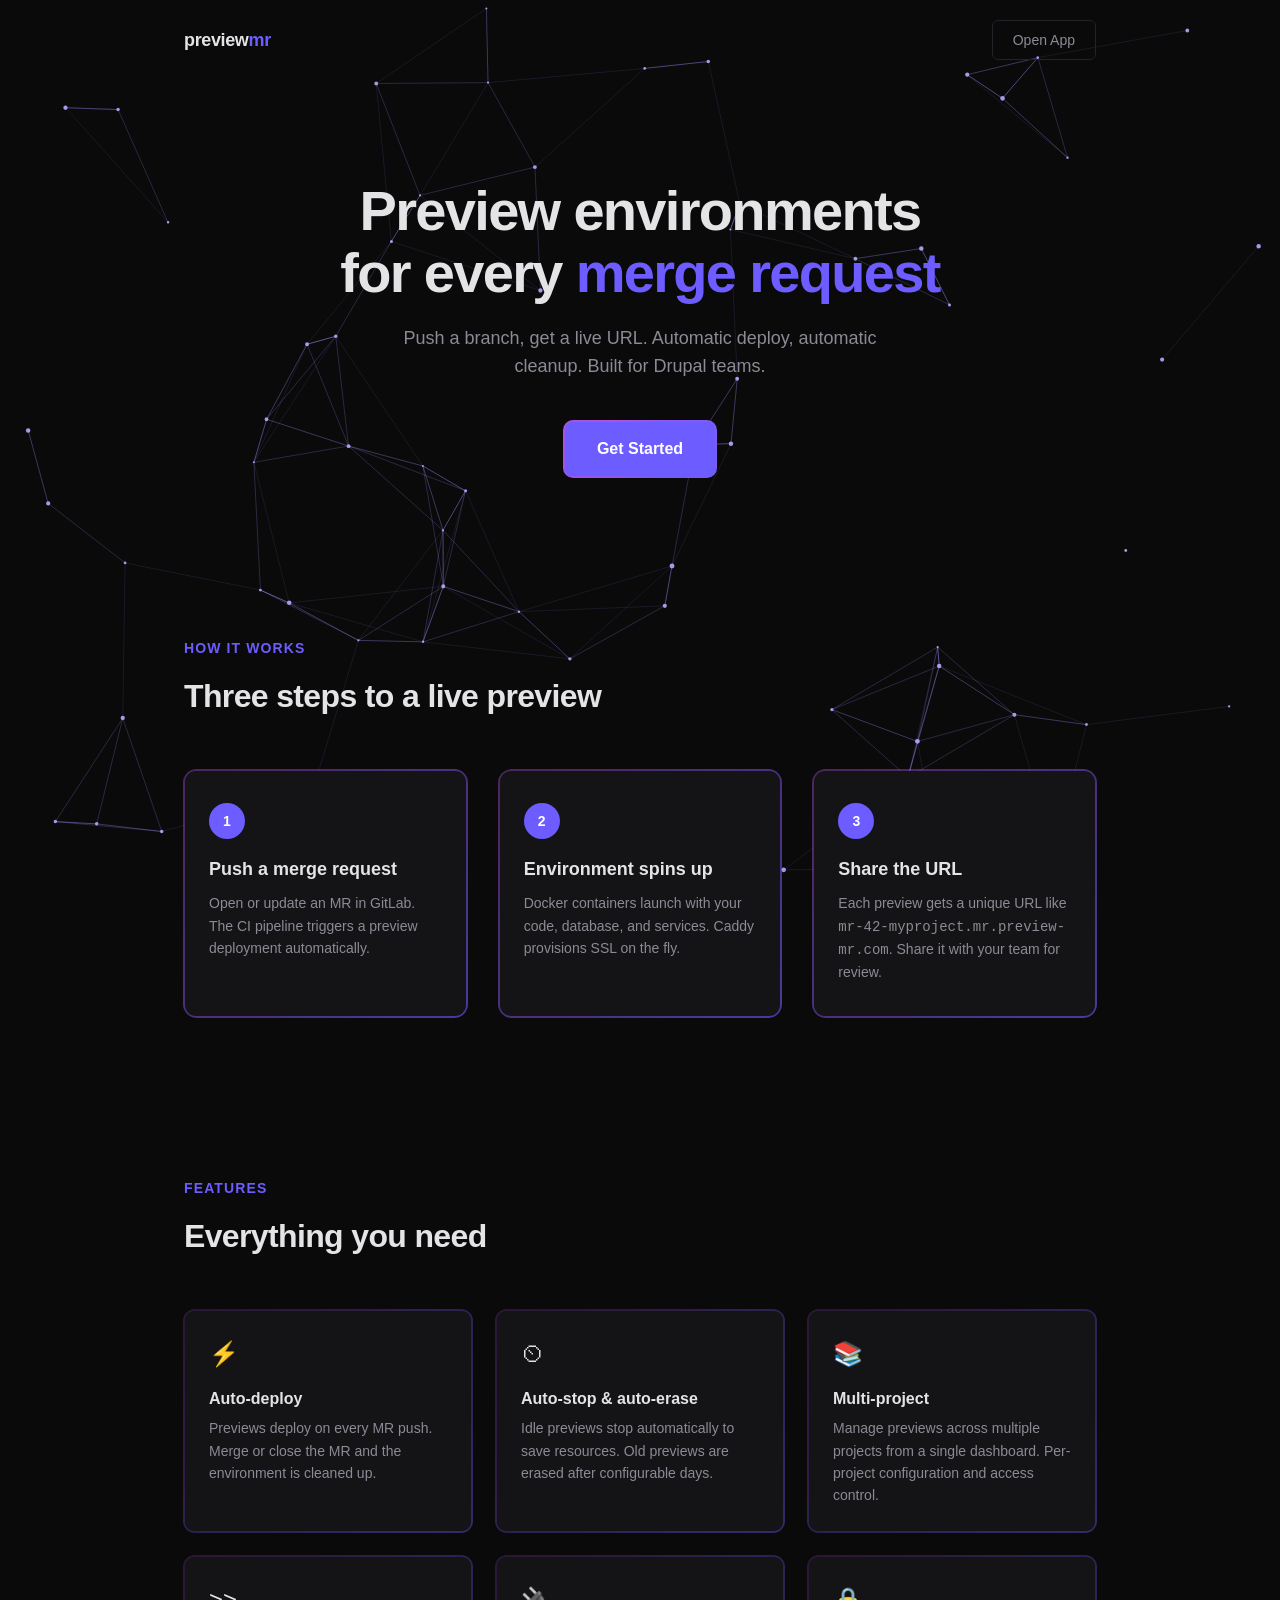
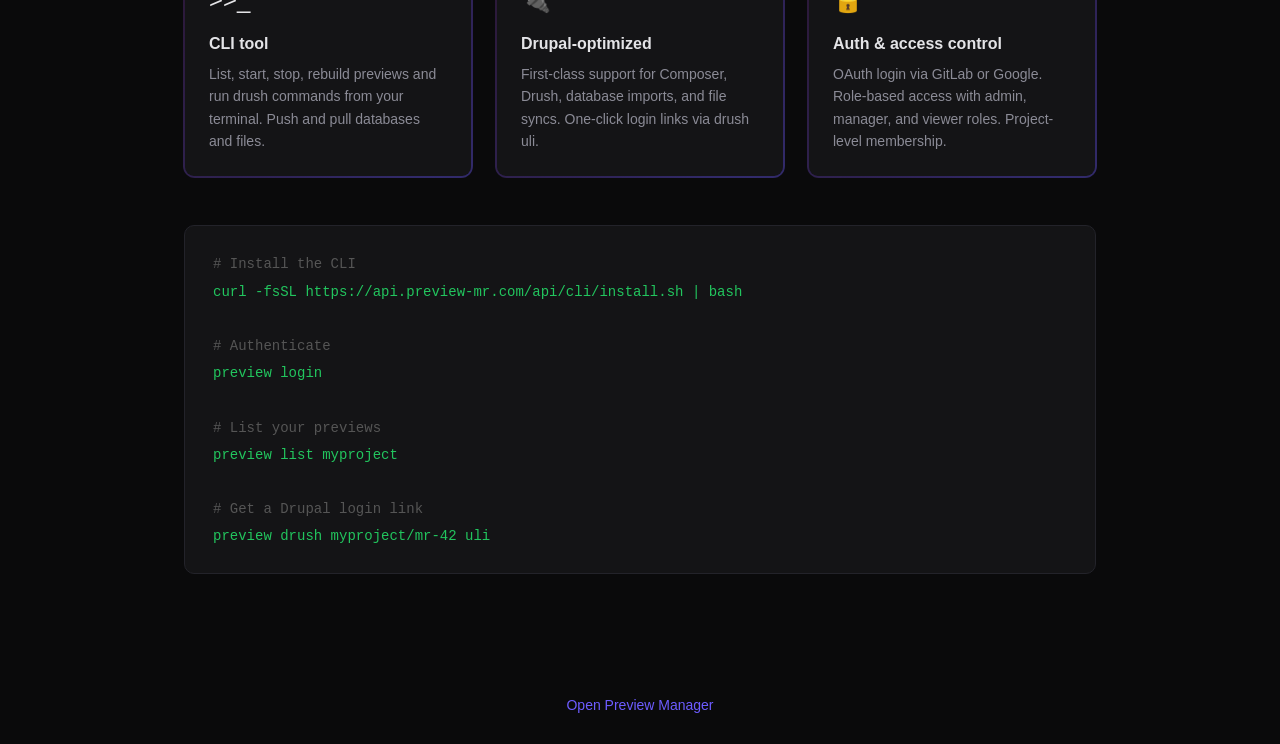
==== server/preview-manager/landing/index.html @ a0e9a2b8 "." ====
<!DOCTYPE html>
<html lang="en">
<head>
  <meta charset="UTF-8">
  <meta name="viewport" content="width=device-width, initial-scale=1.0">
  <title>Preview Manager — On-demand preview environments for Drupal</title>
  <meta name="description" content="Automatically deploy preview environments for every merge request. Share live URLs with your team. Optimized for Drupal.">
  <style>
    *, *::before, *::after { box-sizing: border-box; margin: 0; padding: 0; }

    :root {
      --bg: #0a0a0b;
      --surface: #141416;
      --border: #23232a;
      --text: #e4e4e7;
      --text-muted: #8b8b96;
      --accent: #6d5cff;
      --accent-hover: #8475ff;
      --green: #22c55e;
    }

    body {
      font-family: -apple-system, BlinkMacSystemFont, "Segoe UI", Roboto, "Helvetica Neue", Arial, sans-serif;
      background: var(--bg);
      color: var(--text);
      line-height: 1.6;
      -webkit-font-smoothing: antialiased;
    }

    a { color: var(--accent); text-decoration: none; }
    a:hover { color: var(--accent-hover); }

    .container {
      max-width: 960px;
      margin: 0 auto;
      padding: 0 24px;
    }

    /* Nav */
    nav {
      padding: 20px 0;
    }
    nav .container {
      display: flex;
      justify-content: space-between;
      align-items: center;
    }
    .logo {
      font-size: 18px;
      font-weight: 700;
      color: var(--text);
      letter-spacing: -0.02em;
    }
    .logo span { color: var(--accent); }
    .nav-link {
      font-size: 14px;
      padding: 8px 20px;
      border: 1px solid var(--border);
      border-radius: 6px;
      color: var(--text-muted);
      transition: border-color 0.2s, color 0.2s;
    }
    .nav-link:hover { border-color: var(--accent); color: var(--text); }

    /* Background canvas */
    #nodes {
      position: fixed;
      top: 0;
      left: 0;
      width: 100%;
      height: 100%;
      pointer-events: none;
      z-index: 0;
    }
    nav, .hero, .section, footer { position: relative; z-index: 1; }

    /* Hero */
    .hero {
      padding: 100px 0 80px;
      text-align: center;
    }
    .hero h1 {
      font-size: clamp(36px, 5vw, 56px);
      font-weight: 800;
      line-height: 1.1;
      letter-spacing: -0.03em;
      margin-bottom: 20px;
    }
    .hero h1 em {
      font-style: normal;
      color: var(--accent);
    }
    .hero p {
      font-size: 18px;
      color: var(--text-muted);
      max-width: 540px;
      margin: 0 auto 40px;
    }
    .btn {
      display: inline-block;
      padding: 14px 32px;
      background: var(--accent);
      color: #fff;
      font-size: 16px;
      font-weight: 600;
      border-radius: 8px;
      border: 1px solid transparent;
      background-clip: padding-box;
      position: relative;
    }
    .btn::before {
      content: '';
      position: absolute;
      inset: -2px;
      border-radius: 10px;
      background: conic-gradient(from var(--border-angle, 135deg), #6d5cff, #b450dc, #6d5cff);
      z-index: -1;
    }
    .btn:hover { color: #fff; }

    /* How it works */
    .section {
      padding: 80px 0;
    }
    .section-title {
      font-size: 14px;
      font-weight: 600;
      text-transform: uppercase;
      letter-spacing: 0.08em;
      color: var(--accent);
      margin-bottom: 12px;
    }
    .section h2 {
      font-size: 32px;
      font-weight: 700;
      letter-spacing: -0.02em;
      margin-bottom: 48px;
    }

    .steps {
      display: grid;
      grid-template-columns: repeat(auto-fit, minmax(240px, 1fr));
      gap: 32px;
    }
    .step {
      background: var(--surface);
      border: 1px solid transparent;
      border-radius: 12px;
      padding: 32px 24px;
      background-clip: padding-box;
      position: relative;
    }
    .step::before {
      content: '';
      position: absolute;
      inset: -2px;
      border-radius: 14px;
      background: conic-gradient(from var(--border-angle, 135deg), rgba(109,92,255,0.6), rgba(180,80,220,0.4), rgba(109,92,255,0.6));
      z-index: -1;
    }
    .step-number {
      display: inline-flex;
      align-items: center;
      justify-content: center;
      width: 36px;
      height: 36px;
      border-radius: 50%;
      background: var(--accent);
      color: #fff;
      font-size: 14px;
      font-weight: 700;
      margin-bottom: 16px;
    }
    .step h3 {
      font-size: 18px;
      font-weight: 600;
      margin-bottom: 8px;
    }
    .step p {
      font-size: 14px;
      color: var(--text-muted);
      line-height: 1.6;
    }

    /* Features */
    .features-grid {
      display: grid;
      grid-template-columns: repeat(auto-fit, minmax(260px, 1fr));
      gap: 24px;
    }
    .feature {
      padding: 24px;
      border: 1px solid transparent;
      border-radius: 10px;
      background: var(--surface);
      background-clip: padding-box;
      position: relative;
    }
    .feature::before {
      content: '';
      position: absolute;
      inset: -2px;
      border-radius: 12px;
      background: conic-gradient(from var(--border-angle, 135deg), rgba(109,92,255,0.4), rgba(180,80,220,0.2), rgba(109,92,255,0.4));
      z-index: -1;
    }
    .feature-icon {
      font-size: 24px;
      margin-bottom: 12px;
      display: block;
    }
    .feature h3 {
      font-size: 16px;
      font-weight: 600;
      margin-bottom: 6px;
    }
    .feature p {
      font-size: 14px;
      color: var(--text-muted);
    }

    /* Code block */
    .code-block {
      margin-top: 48px;
      background: var(--surface);
      border: 1px solid var(--border);
      border-radius: 10px;
      padding: 24px 28px;
      overflow-x: auto;
    }
    .code-block code {
      font-family: "SF Mono", "Fira Code", "Fira Mono", Menlo, Consolas, monospace;
      font-size: 14px;
      line-height: 1.8;
      color: var(--text-muted);
    }
    .code-block .cmd { color: var(--green); }
    .code-block .comment { color: #555; }

    /* Footer */
    footer {
      padding: 40px 0;
      text-align: center;
    }
    footer p {
      font-size: 14px;
      color: var(--text-muted);
    }

    @media (max-width: 600px) {
      .hero { padding: 60px 0 50px; }
      .section { padding: 50px 0; }
      .hero p { font-size: 16px; }
    }
  </style>
</head>
<body>

<nav>
  <div class="container">
    <div class="logo">preview<span>mr</span></div>
    <a href="https://app.preview-mr.com" class="nav-link">Open App</a>
  </div>
</nav>

<canvas id="nodes"></canvas>

<section class="hero">
  <div class="container">
    <h1>Preview environments<br>for every <em>merge request</em></h1>
    <p>Push a branch, get a live URL. Automatic deploy, automatic cleanup. Built for Drupal teams.</p>
    <a href="https://app.preview-mr.com" class="btn">Get Started</a>
  </div>
</section>

<section class="section">
  <div class="container">
    <div class="section-title">How it works</div>
    <h2>Three steps to a live preview</h2>
    <div class="steps">
      <div class="step">
        <div class="step-number">1</div>
        <h3>Push a merge request</h3>
        <p>Open or update an MR in GitLab. The CI pipeline triggers a preview deployment automatically.</p>
      </div>
      <div class="step">
        <div class="step-number">2</div>
        <h3>Environment spins up</h3>
        <p>Docker containers launch with your code, database, and services. Caddy provisions SSL on the fly.</p>
      </div>
      <div class="step">
        <div class="step-number">3</div>
        <h3>Share the URL</h3>
        <p>Each preview gets a unique URL like <code>mr-42-myproject.mr.preview-mr.com</code>. Share it with your team for review.</p>
      </div>
    </div>
  </div>
</section>

<section class="section">
  <div class="container">
    <div class="section-title">Features</div>
    <h2>Everything you need</h2>
    <div class="features-grid">
      <div class="feature">
        <span class="feature-icon">&#9889;</span>
        <h3>Auto-deploy</h3>
        <p>Previews deploy on every MR push. Merge or close the MR and the environment is cleaned up.</p>
      </div>
      <div class="feature">
        <span class="feature-icon">&#9202;</span>
        <h3>Auto-stop &amp; auto-erase</h3>
        <p>Idle previews stop automatically to save resources. Old previews are erased after configurable days.</p>
      </div>
      <div class="feature">
        <span class="feature-icon">&#128218;</span>
        <h3>Multi-project</h3>
        <p>Manage previews across multiple projects from a single dashboard. Per-project configuration and access control.</p>
      </div>
      <div class="feature">
        <span class="feature-icon">&#62;&gt;_</span>
        <h3>CLI tool</h3>
        <p>List, start, stop, rebuild previews and run drush commands from your terminal. Push and pull databases and files.</p>
      </div>
      <div class="feature">
        <span class="feature-icon">&#128268;</span>
        <h3>Drupal-optimized</h3>
        <p>First-class support for Composer, Drush, database imports, and file syncs. One-click login links via drush uli.</p>
      </div>
      <div class="feature">
        <span class="feature-icon">&#128274;</span>
        <h3>Auth &amp; access control</h3>
        <p>OAuth login via GitLab or Google. Role-based access with admin, manager, and viewer roles. Project-level membership.</p>
      </div>
    </div>

    <div class="code-block">
      <code>
        <span class="comment"># Install the CLI</span><br>
        <span class="cmd">curl -fsSL https://api.preview-mr.com/api/cli/install.sh | bash</span><br><br>
        <span class="comment"># Authenticate</span><br>
        <span class="cmd">preview login</span><br><br>
        <span class="comment"># List your previews</span><br>
        <span class="cmd">preview list myproject</span><br><br>
        <span class="comment"># Get a Drupal login link</span><br>
        <span class="cmd">preview drush myproject/mr-42 uli</span>
      </code>
    </div>
  </div>
</section>

<footer>
  <div class="container">
    <p><a href="https://app.preview-mr.com">Open Preview Manager</a></p>
  </div>
</footer>

<script>
(function() {
  // --- Canvas setup ---
  var c = document.getElementById('nodes');
  var ctx = c.getContext('2d');
  var dpr = window.devicePixelRatio || 1;
  var nodes = [];
  var COUNT = 65;
  var LINK_DIST = 160;
  var LINK_DIST_SQ = LINK_DIST * LINK_DIST;
  var raf;
  var mouse = { x: -1000, y: -1000, active: false };
  var GRAVITY = 0.15;
  var GRAVITY_DIST = 160;
  var GRAVITY_DIST_SQ = GRAVITY_DIST * GRAVITY_DIST;
  var MAX_SPEED_SQ = 0.64; // 0.8^2

  // --- Border rotation setup ---
  var BORDER_MAX_SPEED = 2.5;
  var BORDER_ACCEL = 0.04;
  var BORDER_DECEL = 0.02;
  var borderItems = [];
  var borderActive = 0;

  document.querySelectorAll('.step, .feature, .btn').forEach(function(el) {
    var state = { angle: 135, speed: 0, hovered: false };
    borderItems.push({ el: el, state: state });
    el.addEventListener('mouseenter', function() {
      if (!state.hovered) { state.hovered = true; borderActive++; }
    });
    el.addEventListener('mouseleave', function() {
      if (state.hovered) { state.hovered = false; borderActive--; }
    });
  });

  // --- Mouse tracking ---
  document.addEventListener('mousemove', function(e) {
    mouse.x = e.clientX;
    mouse.y = e.clientY;
    mouse.active = true;
  });
  document.addEventListener('mouseleave', function() {
    mouse.active = false;
  });

  function resize() {
    c.width = window.innerWidth * dpr;
    c.height = window.innerHeight * dpr;
    ctx.setTransform(dpr, 0, 0, dpr, 0, 0);
  }

  function init() {
    resize();
    var w = window.innerWidth, h = window.innerHeight;
    nodes = [];
    for (var i = 0; i < COUNT; i++) {
      nodes.push({
        x: Math.random() * w,
        y: Math.random() * h,
        vx: (Math.random() - 0.5) * 0.3,
        vy: (Math.random() - 0.5) * 0.3,
        r: Math.random() * 1.5 + 1
      });
    }
  }

  // --- Opacity buckets for batching lines ---
  var BUCKETS = 5;
  var bucketPaths = new Array(BUCKETS);

  function frame() {
    var w = window.innerWidth, h = window.innerHeight;
    ctx.clearRect(0, 0, w, h);

    // Reset bucket paths
    for (var b = 0; b < BUCKETS; b++) bucketPaths[b] = null;

    // Update nodes + collect lines into buckets
    for (var i = 0; i < COUNT; i++) {
      var a = nodes[i];

      // Mouse gravity (sqrt only when within squared range)
      if (mouse.active) {
        var mdx = mouse.x - a.x, mdy = mouse.y - a.y;
        var mdSq = mdx * mdx + mdy * mdy;
        if (mdSq < GRAVITY_DIST_SQ && mdSq > 1) {
          var md = Math.sqrt(mdSq);
          var force = GRAVITY * (1 - md / GRAVITY_DIST);
          a.vx += (mdx / md) * force;
          a.vy += (mdy / md) * force;
        }
      }

      // Clamp speed (avoid sqrt when under limit)
      var speedSq = a.vx * a.vx + a.vy * a.vy;
      if (speedSq > MAX_SPEED_SQ) {
        var s = 0.8 / Math.sqrt(speedSq);
        a.vx *= s; a.vy *= s;
      }

      a.x += a.vx; a.y += a.vy;
      if (a.x < 0 || a.x > w) a.vx *= -1;
      if (a.y < 0 || a.y > h) a.vy *= -1;

      // Lines — use squared distance, only sqrt for opacity bucket
      for (var j = i + 1; j < COUNT; j++) {
        var n = nodes[j];
        var dx = a.x - n.x, dy = a.y - n.y;
        var dSq = dx * dx + dy * dy;
        if (dSq < LINK_DIST_SQ) {
          var bucket = (Math.sqrt(dSq) / LINK_DIST * BUCKETS) | 0;
          if (bucket >= BUCKETS) bucket = BUCKETS - 1;
          if (!bucketPaths[bucket]) bucketPaths[bucket] = new Path2D();
          bucketPaths[bucket].moveTo(a.x, a.y);
          bucketPaths[bucket].lineTo(n.x, n.y);
        }
      }
    }

    // Draw lines batched by opacity bucket
    ctx.lineWidth = 0.8;
    for (var b = 0; b < BUCKETS; b++) {
      if (bucketPaths[b]) {
        ctx.strokeStyle = 'rgba(160,150,255,' + (0.7 * (1 - b / BUCKETS)).toFixed(2) + ')';
        ctx.stroke(bucketPaths[b]);
      }
    }

    // Draw all dots in a single path
    ctx.fillStyle = 'rgba(180,170,255,0.9)';
    ctx.beginPath();
    for (var i = 0; i < COUNT; i++) {
      var a = nodes[i];
      ctx.moveTo(a.x + a.r, a.y);
      ctx.arc(a.x, a.y, a.r, 0, 6.2832);
    }
    ctx.fill();

    // Border rotation — only iterate when something is spinning
    if (borderActive > 0 || hasBorderMotion()) {
      for (var i = 0; i < borderItems.length; i++) {
        var st = borderItems[i].state;
        if (st.hovered) {
          st.speed = Math.min(st.speed + BORDER_ACCEL, BORDER_MAX_SPEED);
        } else if (st.speed > 0) {
          st.speed = Math.max(st.speed - BORDER_DECEL, 0);
        }
        if (st.speed > 0) {
          st.angle = (st.angle + st.speed) % 360;
          borderItems[i].el.style.setProperty('--border-angle', st.angle + 'deg');
        }
      }
    }

    raf = requestAnimationFrame(frame);
  }

  function hasBorderMotion() {
    for (var i = 0; i < borderItems.length; i++) {
      if (borderItems[i].state.speed > 0) return true;
    }
    return false;
  }

  init();
  frame();

  var resizeTimer;
  window.addEventListener('resize', function() {
    clearTimeout(resizeTimer);
    resizeTimer = setTimeout(init, 150);
  });

  document.addEventListener('visibilitychange', function() {
    if (document.hidden) { cancelAnimationFrame(raf); }
    else { frame(); }
  });
})();
</script>
</body>
</html>
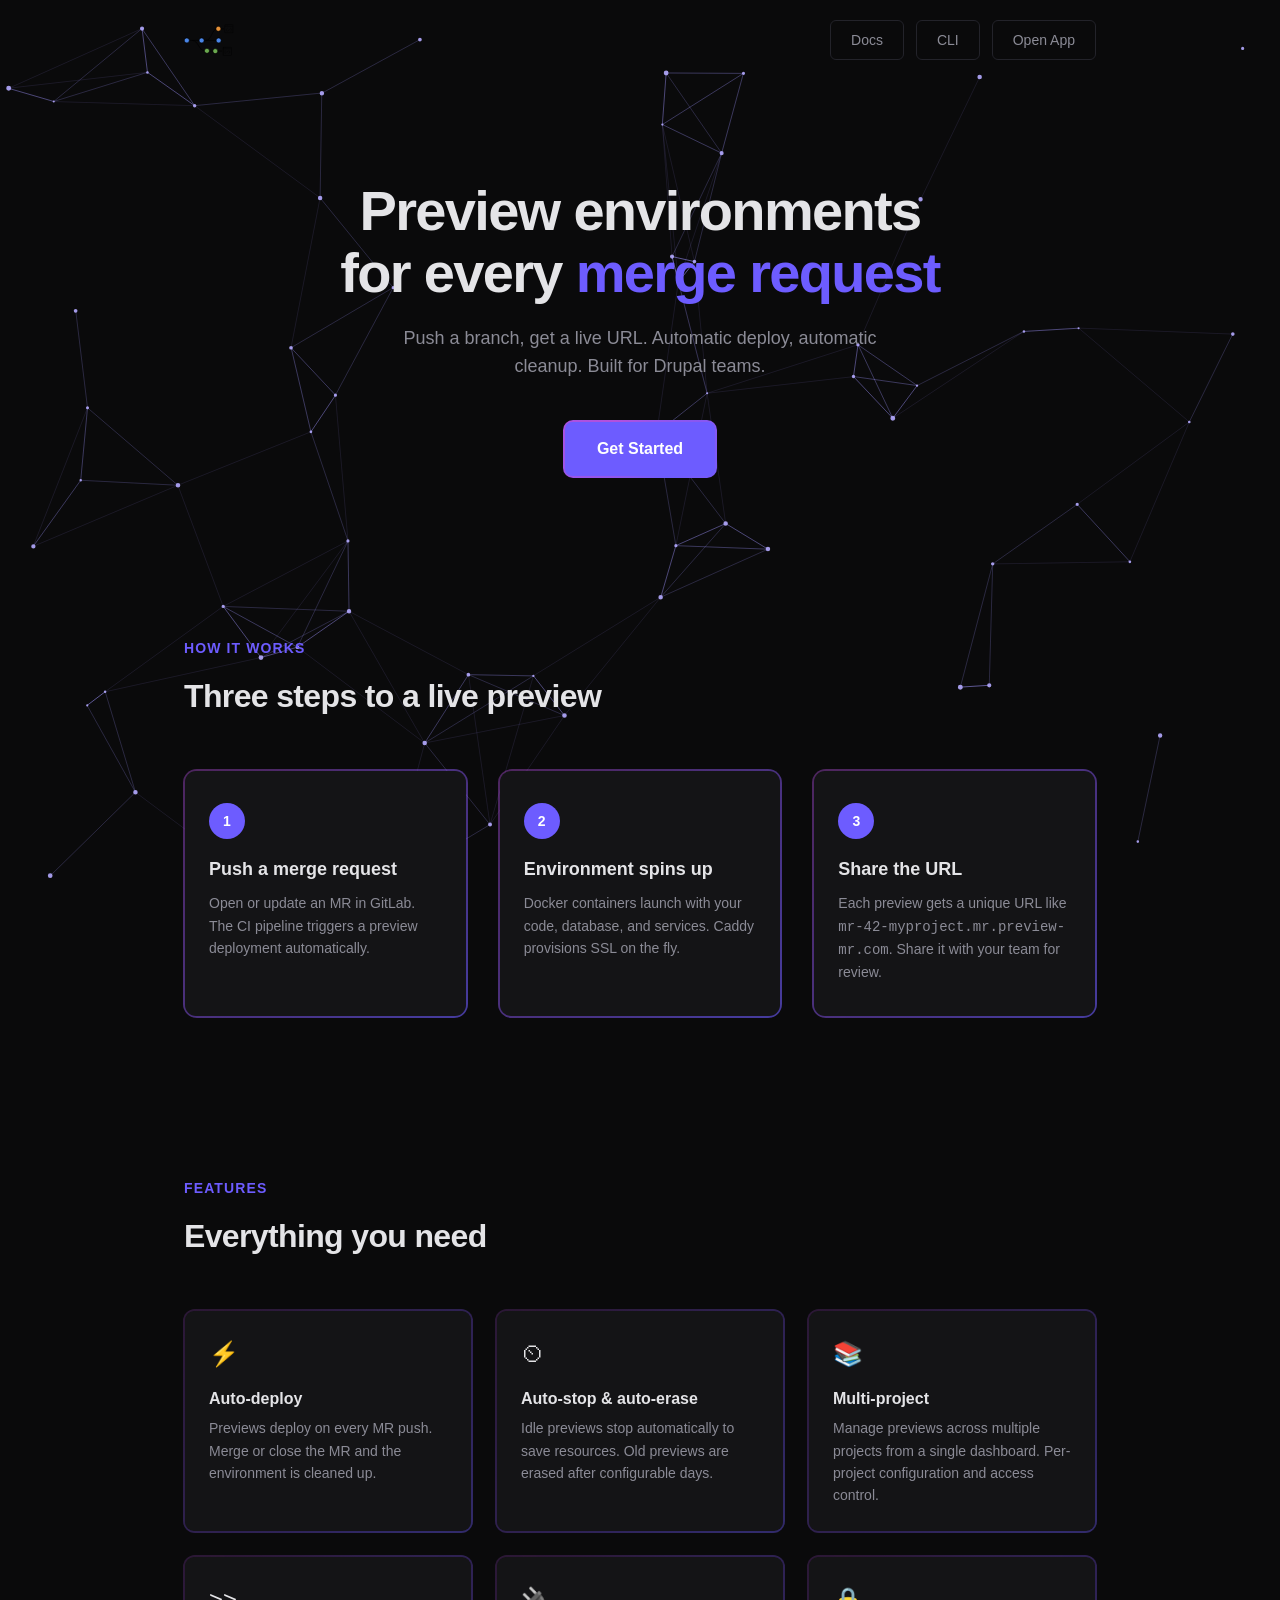
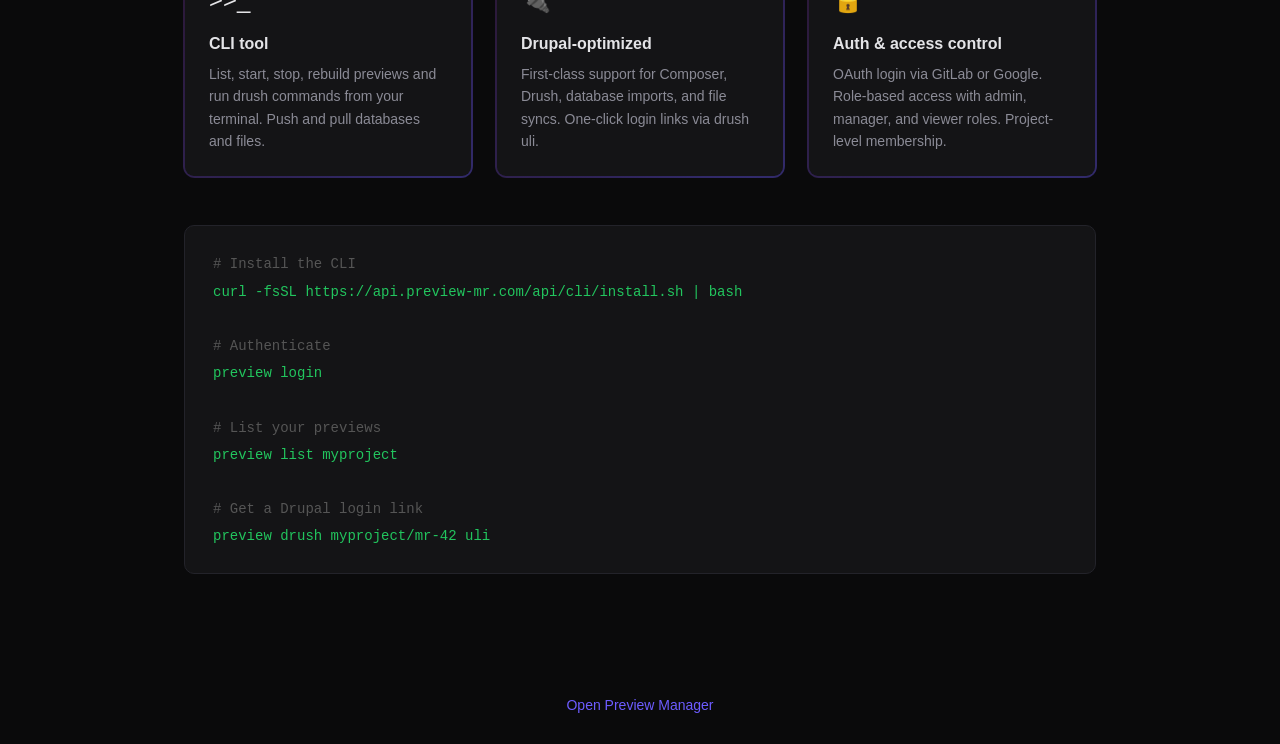
==== commit 86415022: "Post-org migration fixes: CLI org support, building status, GitLab pagination, deploy fixes - CLI: A" ====
--- a/server/preview-manager/landing/index.html
+++ b/server/preview-manager/landing/index.html
@@ -258,8 +258,12 @@
 
 <nav>
   <div class="container">
-    <div class="logo">preview<span>mr</span></div>
-    <a href="https://app.preview-mr.com" class="nav-link">Open App</a>
+    <svg style="height:32px;width:auto;" xmlns="http://www.w3.org/2000/svg" xmlns:xlink="http://www.w3.org/1999/xlink" fill="none" stroke-linecap="square" stroke-miterlimit="10" viewBox="0 0 600.844 385.942"><g clip-path="url(#p.0)" transform="translate(-123.283 -67.066)"><path fill="none" d="M542.858 126h63.402"/><path stroke="#000" stroke-linecap="butt" stroke-linejoin="round" stroke-width="8" d="M542.858 126h63.402"/><path fill="none" d="M401.572 393.428h183.433"/><path stroke="#000" stroke-linecap="butt" stroke-linejoin="round" stroke-width="8" d="M401.572 393.428h183.433"/><path fill="none" d="M386.858 264.858c35.52 0 53.28-35.197 71.04-70.393 17.76-35.197 35.52-70.394 71.039-70.394"/><path stroke="#000" stroke-linecap="butt" stroke-linejoin="round" stroke-width="8" d="M386.858 264.858c35.52 0 53.28-35.197 71.04-70.393 17.76-35.197 35.52-70.394 71.039-70.394"/><path fill="none" d="M127.283 264.858H511.22"/><path stroke="#000" stroke-linecap="butt" stroke-linejoin="round" stroke-width="8" d="M127.283 264.858H511.22"/><path fill="#4a86e8" fill-rule="evenodd" d="M127.283 264.858c0-16.69 13.53-30.22 30.22-30.22a30.22 30.22 0 0 1 30.221 30.22c0 16.69-13.53 30.22-30.22 30.22s-30.22-13.53-30.22-30.22"/><path stroke="#000" stroke-linecap="butt" stroke-linejoin="round" stroke-width="8" d="M127.283 264.858c0-16.69 13.53-30.22 30.22-30.22a30.22 30.22 0 0 1 30.221 30.22c0 16.69-13.53 30.22-30.22 30.22s-30.22-13.53-30.22-30.22z"/><path fill="#4a86e8" fill-rule="evenodd" d="M305.711 264.858c0-16.69 13.53-30.22 30.22-30.22a30.22 30.22 0 0 1 30.221 30.22c0 16.69-13.53 30.22-30.22 30.22s-30.22-13.53-30.22-30.22"/><path stroke="#000" stroke-linecap="butt" stroke-linejoin="round" stroke-width="8" d="M305.711 264.858c0-16.69 13.53-30.22 30.22-30.22a30.22 30.22 0 0 1 30.221 30.22c0 16.69-13.53 30.22-30.22 30.22s-30.22-13.53-30.22-30.22z"/><path fill="#4a86e8" fill-rule="evenodd" d="M511.213 264.858c0-16.69 13.53-30.22 30.22-30.22a30.22 30.22 0 0 1 30.22 30.22c0 16.69-13.53 30.22-30.22 30.22s-30.22-13.53-30.22-30.22"/><path stroke="#000" stroke-linecap="butt" stroke-linejoin="round" stroke-width="8" d="M511.213 264.858c0-16.69 13.53-30.22 30.22-30.22a30.22 30.22 0 0 1 30.22 30.22c0 16.69-13.53 30.22-30.22 30.22s-30.22-13.53-30.22-30.22z"/><path fill="none" d="M221.653 264.858c38.732 0 58.098 31.662 77.465 63.323 19.366 31.662 38.732 63.323 77.464 63.323"/><path stroke="#000" stroke-linecap="butt" stroke-linejoin="round" stroke-width="8" d="M221.653 264.858c38.732 0 58.098 31.662 77.465 63.323 19.366 31.662 38.732 63.323 77.464 63.323"/><path fill="#6aa84f" fill-rule="evenodd" d="M369.89 390.22c0-16.69 13.53-30.22 30.22-30.22a30.22 30.22 0 0 1 30.22 30.22c0 16.69-13.53 30.22-30.22 30.22s-30.22-13.53-30.22-30.22"/><path stroke="#000" stroke-linecap="butt" stroke-linejoin="round" stroke-width="8" d="M369.89 390.22c0-16.69 13.53-30.22 30.22-30.22a30.22 30.22 0 0 1 30.22 30.22c0 16.69-13.53 30.22-30.22 30.22s-30.22-13.53-30.22-30.22z"/><path fill="#e69138" fill-rule="evenodd" d="M507.995 124.643c0-16.69 13.53-30.22 30.22-30.22a30.22 30.22 0 0 1 30.22 30.22c0 16.69-13.53 30.22-30.22 30.22s-30.22-13.53-30.22-30.22"/><path stroke="#000" stroke-linecap="butt" stroke-linejoin="round" stroke-width="8" d="M507.995 124.643c0-16.69 13.53-30.22 30.22-30.22a30.22 30.22 0 0 1 30.22 30.22c0 16.69-13.53 30.22-30.22 30.22s-30.22-13.53-30.22-30.22z"/><path fill="#6aa84f" fill-rule="evenodd" d="M470.994 394.074c0-16.69 13.53-30.221 30.22-30.221a30.22 30.22 0 0 1 30.221 30.22c0 16.69-13.53 30.221-30.22 30.221s-30.22-13.53-30.22-30.22"/><path stroke="#000" stroke-linecap="butt" stroke-linejoin="round" stroke-width="8" d="M470.994 394.074c0-16.69 13.53-30.221 30.22-30.221a30.22 30.22 0 0 1 30.221 30.22c0 16.69-13.53 30.221-30.22 30.221s-30.22-13.53-30.22-30.22z"/><path fill="none" d="M606.259 67.066h117.869v117.869h-117.87Z"/><g transform="translate(606.259 67.066)scale(.1151)"><clipPath id="a"><path d="M0 0h1024v1024H0Z" clip-rule="evenodd"/></clipPath><image xlink:href="[data-uri]" width="1024" height="1024" clip-path="url(#a)" preserveAspectRatio="none"/></g><path fill="none" d="M585.005 335.139h117.869v117.869H585.005Z"/><g transform="translate(585.005 335.139)scale(.1151)"><clipPath id="b"><path d="M0 0h1024v1024H0Z" clip-rule="evenodd"/></clipPath><image xlink:href="[data-uri]" width="1024" height="1024" clip-path="url(#b)" preserveAspectRatio="none"/></g></g></svg>
+    <div style="display:flex;align-items:center;gap:12px">
+      <a href="/docs/configuration" class="nav-link">Docs</a>
+      <a href="/cli" class="nav-link">CLI</a>
+      <a href="https://app.preview-mr.com" class="nav-link">Open App</a>
+    </div>
   </div>
 </nav>
 
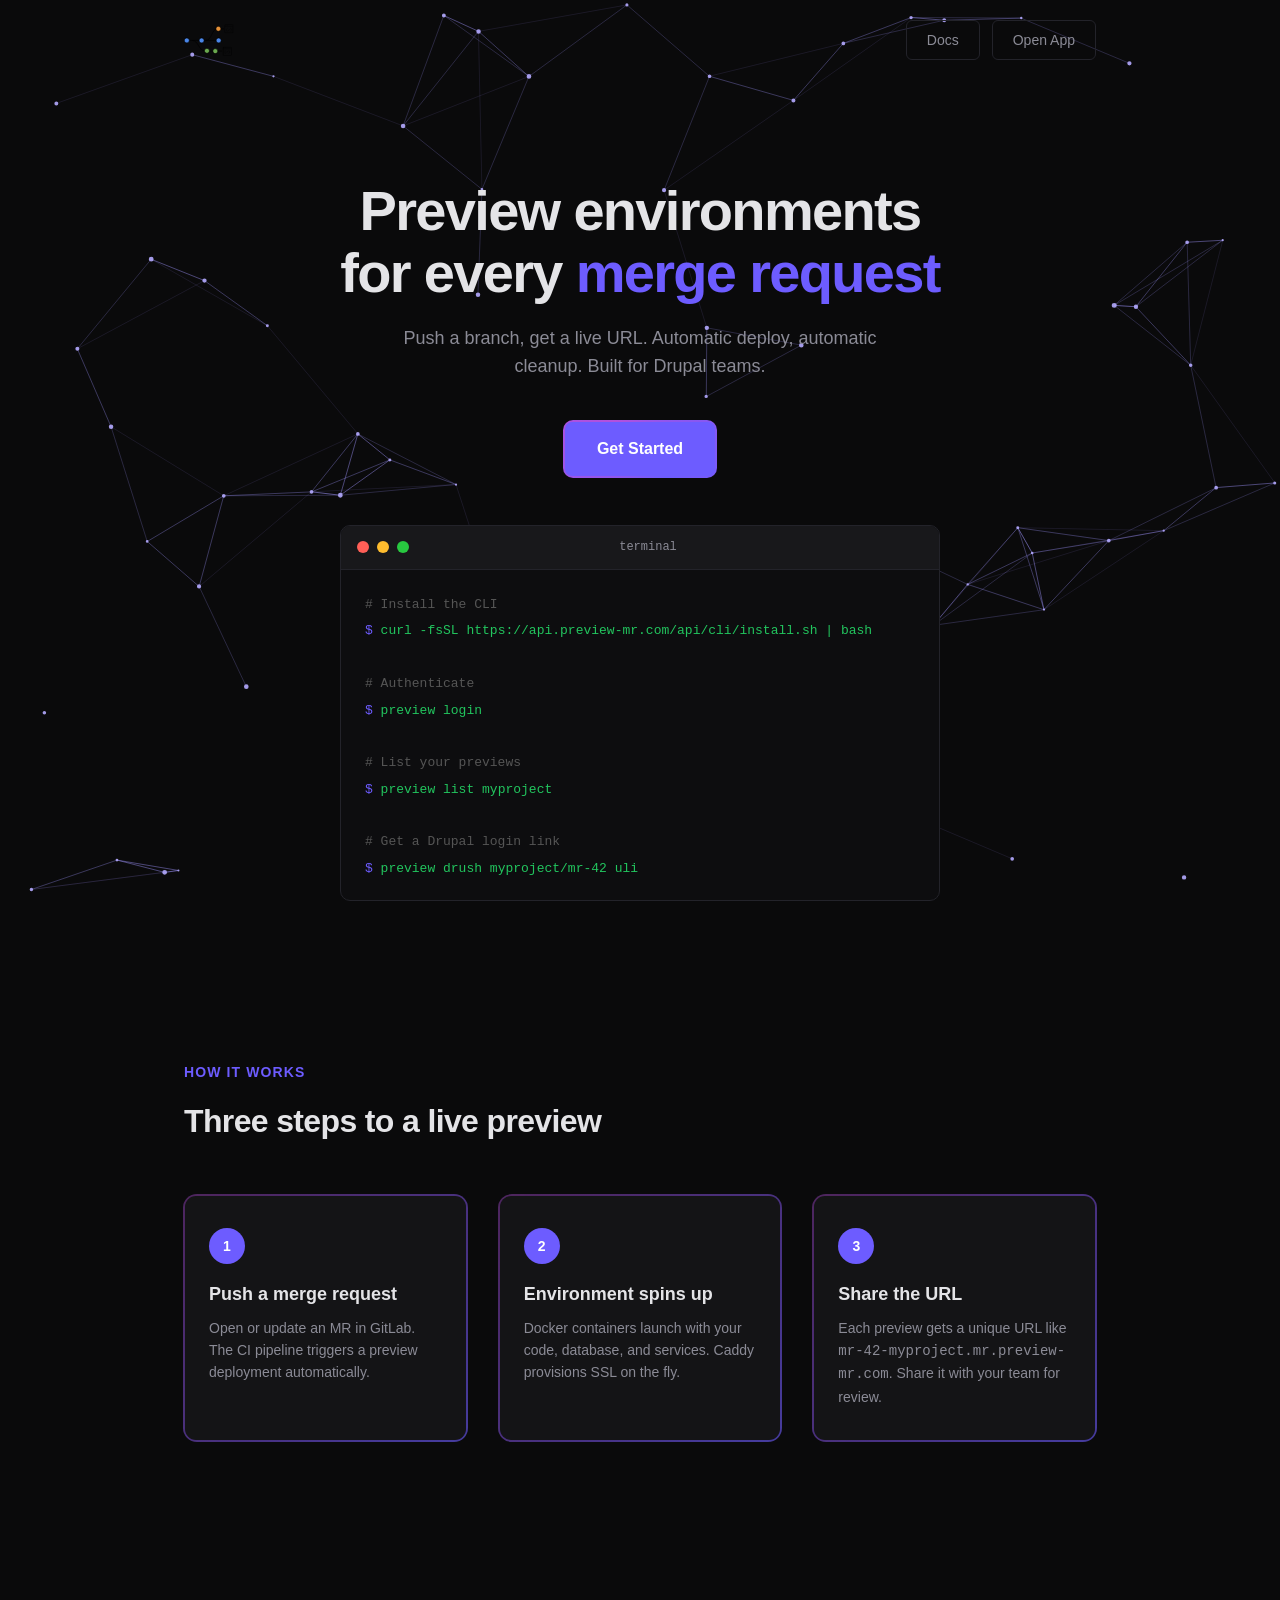
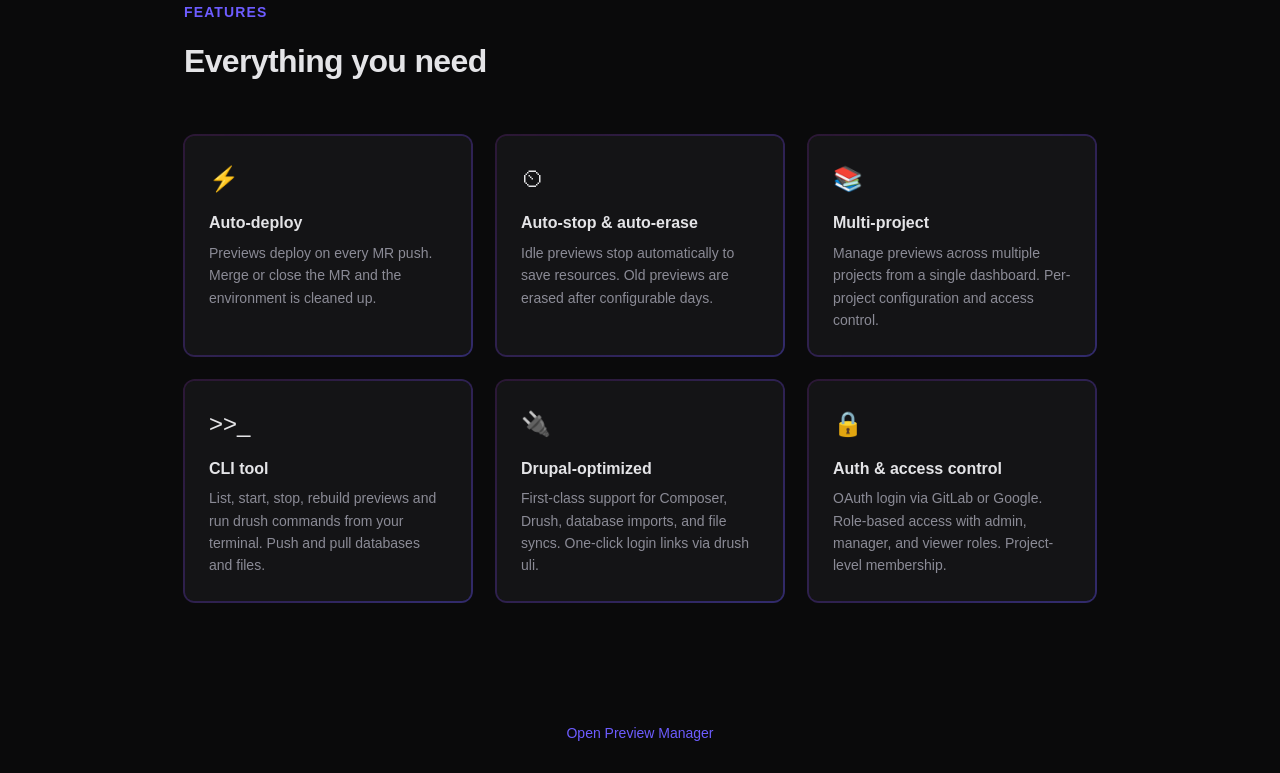
==== commit 6fd20f30: "Cambio de arquitectura." ====
--- a/server/preview-manager/landing/index.html
+++ b/server/preview-manager/landing/index.html
@@ -219,23 +219,53 @@
       color: var(--text-muted);
     }
 
-    /* Code block */
-    .code-block {
+    /* Terminal */
+    .terminal {
       margin-top: 48px;
-      background: var(--surface);
+      max-width: 600px;
+      margin-left: auto;
+      margin-right: auto;
+      background: #0d0d0f;
       border: 1px solid var(--border);
       border-radius: 10px;
-      padding: 24px 28px;
-      overflow-x: auto;
-    }
-    .code-block code {
+      overflow: hidden;
+      text-align: left;
+    }
+    .terminal-header {
+      display: flex;
+      align-items: center;
+      gap: 8px;
+      padding: 12px 16px;
+      background: #18181b;
+      border-bottom: 1px solid var(--border);
+    }
+    .terminal-dot {
+      width: 12px;
+      height: 12px;
+      border-radius: 50%;
+    }
+    .terminal-dot.red { background: #ff5f57; }
+    .terminal-dot.yellow { background: #febc2e; }
+    .terminal-dot.green { background: #28c840; }
+    .terminal-title {
+      flex: 1;
+      text-align: center;
+      font-size: 12px;
+      color: var(--text-muted);
       font-family: "SF Mono", "Fira Code", "Fira Mono", Menlo, Consolas, monospace;
-      font-size: 14px;
+    }
+    .terminal-body {
+      padding: 20px 24px;
+    }
+    .terminal-body code {
+      font-family: "SF Mono", "Fira Code", "Fira Mono", Menlo, Consolas, monospace;
+      font-size: 13px;
       line-height: 1.8;
       color: var(--text-muted);
     }
-    .code-block .cmd { color: var(--green); }
-    .code-block .comment { color: #555; }
+    .terminal-body .cmd { color: var(--green); }
+    .terminal-body .comment { color: #555; }
+    .terminal-body .prompt { color: var(--accent); user-select: none; }
 
     /* Footer */
     footer {
@@ -260,8 +290,7 @@
   <div class="container">
     <svg style="height:32px;width:auto;" xmlns="http://www.w3.org/2000/svg" xmlns:xlink="http://www.w3.org/1999/xlink" fill="none" stroke-linecap="square" stroke-miterlimit="10" viewBox="0 0 600.844 385.942"><g clip-path="url(#p.0)" transform="translate(-123.283 -67.066)"><path fill="none" d="M542.858 126h63.402"/><path stroke="#000" stroke-linecap="butt" stroke-linejoin="round" stroke-width="8" d="M542.858 126h63.402"/><path fill="none" d="M401.572 393.428h183.433"/><path stroke="#000" stroke-linecap="butt" stroke-linejoin="round" stroke-width="8" d="M401.572 393.428h183.433"/><path fill="none" d="M386.858 264.858c35.52 0 53.28-35.197 71.04-70.393 17.76-35.197 35.52-70.394 71.039-70.394"/><path stroke="#000" stroke-linecap="butt" stroke-linejoin="round" stroke-width="8" d="M386.858 264.858c35.52 0 53.28-35.197 71.04-70.393 17.76-35.197 35.52-70.394 71.039-70.394"/><path fill="none" d="M127.283 264.858H511.22"/><path stroke="#000" stroke-linecap="butt" stroke-linejoin="round" stroke-width="8" d="M127.283 264.858H511.22"/><path fill="#4a86e8" fill-rule="evenodd" d="M127.283 264.858c0-16.69 13.53-30.22 30.22-30.22a30.22 30.22 0 0 1 30.221 30.22c0 16.69-13.53 30.22-30.22 30.22s-30.22-13.53-30.22-30.22"/><path stroke="#000" stroke-linecap="butt" stroke-linejoin="round" stroke-width="8" d="M127.283 264.858c0-16.69 13.53-30.22 30.22-30.22a30.22 30.22 0 0 1 30.221 30.22c0 16.69-13.53 30.22-30.22 30.22s-30.22-13.53-30.22-30.22z"/><path fill="#4a86e8" fill-rule="evenodd" d="M305.711 264.858c0-16.69 13.53-30.22 30.22-30.22a30.22 30.22 0 0 1 30.221 30.22c0 16.69-13.53 30.22-30.22 30.22s-30.22-13.53-30.22-30.22"/><path stroke="#000" stroke-linecap="butt" stroke-linejoin="round" stroke-width="8" d="M305.711 264.858c0-16.69 13.53-30.22 30.22-30.22a30.22 30.22 0 0 1 30.221 30.22c0 16.69-13.53 30.22-30.22 30.22s-30.22-13.53-30.22-30.22z"/><path fill="#4a86e8" fill-rule="evenodd" d="M511.213 264.858c0-16.69 13.53-30.22 30.22-30.22a30.22 30.22 0 0 1 30.22 30.22c0 16.69-13.53 30.22-30.22 30.22s-30.22-13.53-30.22-30.22"/><path stroke="#000" stroke-linecap="butt" stroke-linejoin="round" stroke-width="8" d="M511.213 264.858c0-16.69 13.53-30.22 30.22-30.22a30.22 30.22 0 0 1 30.22 30.22c0 16.69-13.53 30.22-30.22 30.22s-30.22-13.53-30.22-30.22z"/><path fill="none" d="M221.653 264.858c38.732 0 58.098 31.662 77.465 63.323 19.366 31.662 38.732 63.323 77.464 63.323"/><path stroke="#000" stroke-linecap="butt" stroke-linejoin="round" stroke-width="8" d="M221.653 264.858c38.732 0 58.098 31.662 77.465 63.323 19.366 31.662 38.732 63.323 77.464 63.323"/><path fill="#6aa84f" fill-rule="evenodd" d="M369.89 390.22c0-16.69 13.53-30.22 30.22-30.22a30.22 30.22 0 0 1 30.22 30.22c0 16.69-13.53 30.22-30.22 30.22s-30.22-13.53-30.22-30.22"/><path stroke="#000" stroke-linecap="butt" stroke-linejoin="round" stroke-width="8" d="M369.89 390.22c0-16.69 13.53-30.22 30.22-30.22a30.22 30.22 0 0 1 30.22 30.22c0 16.69-13.53 30.22-30.22 30.22s-30.22-13.53-30.22-30.22z"/><path fill="#e69138" fill-rule="evenodd" d="M507.995 124.643c0-16.69 13.53-30.22 30.22-30.22a30.22 30.22 0 0 1 30.22 30.22c0 16.69-13.53 30.22-30.22 30.22s-30.22-13.53-30.22-30.22"/><path stroke="#000" stroke-linecap="butt" stroke-linejoin="round" stroke-width="8" d="M507.995 124.643c0-16.69 13.53-30.22 30.22-30.22a30.22 30.22 0 0 1 30.22 30.22c0 16.69-13.53 30.22-30.22 30.22s-30.22-13.53-30.22-30.22z"/><path fill="#6aa84f" fill-rule="evenodd" d="M470.994 394.074c0-16.69 13.53-30.221 30.22-30.221a30.22 30.22 0 0 1 30.221 30.22c0 16.69-13.53 30.221-30.22 30.221s-30.22-13.53-30.22-30.22"/><path stroke="#000" stroke-linecap="butt" stroke-linejoin="round" stroke-width="8" d="M470.994 394.074c0-16.69 13.53-30.221 30.22-30.221a30.22 30.22 0 0 1 30.221 30.22c0 16.69-13.53 30.221-30.22 30.221s-30.22-13.53-30.22-30.22z"/><path fill="none" d="M606.259 67.066h117.869v117.869h-117.87Z"/><g transform="translate(606.259 67.066)scale(.1151)"><clipPath id="a"><path d="M0 0h1024v1024H0Z" clip-rule="evenodd"/></clipPath><image xlink:href="[data-uri]" width="1024" height="1024" clip-path="url(#a)" preserveAspectRatio="none"/></g><path fill="none" d="M585.005 335.139h117.869v117.869H585.005Z"/><g transform="translate(585.005 335.139)scale(.1151)"><clipPath id="b"><path d="M0 0h1024v1024H0Z" clip-rule="evenodd"/></clipPath><image xlink:href="[data-uri]" width="1024" height="1024" clip-path="url(#b)" preserveAspectRatio="none"/></g></g></svg>
     <div style="display:flex;align-items:center;gap:12px">
-      <a href="/docs/configuration" class="nav-link">Docs</a>
-      <a href="/cli" class="nav-link">CLI</a>
+      <a href="https://app.preview-mr.com/docs" class="nav-link">Docs</a>
       <a href="https://app.preview-mr.com" class="nav-link">Open App</a>
     </div>
   </div>
@@ -274,6 +303,28 @@
     <h1>Preview environments<br>for every <em>merge request</em></h1>
     <p>Push a branch, get a live URL. Automatic deploy, automatic cleanup. Built for Drupal teams.</p>
     <a href="https://app.preview-mr.com" class="btn">Get Started</a>
+
+    <div class="terminal">
+      <div class="terminal-header">
+        <div class="terminal-dot red"></div>
+        <div class="terminal-dot yellow"></div>
+        <div class="terminal-dot green"></div>
+        <div class="terminal-title">terminal</div>
+        <div style="width:36px"></div>
+      </div>
+      <div class="terminal-body">
+        <code>
+          <span class="comment"># Install the CLI</span><br>
+          <span class="prompt">$ </span><span class="cmd">curl -fsSL https://api.preview-mr.com/api/cli/install.sh | bash</span><br><br>
+          <span class="comment"># Authenticate</span><br>
+          <span class="prompt">$ </span><span class="cmd">preview login</span><br><br>
+          <span class="comment"># List your previews</span><br>
+          <span class="prompt">$ </span><span class="cmd">preview list myproject</span><br><br>
+          <span class="comment"># Get a Drupal login link</span><br>
+          <span class="prompt">$ </span><span class="cmd">preview drush myproject/mr-42 uli</span>
+        </code>
+      </div>
+    </div>
   </div>
 </section>
 
@@ -338,18 +389,6 @@
       </div>
     </div>
 
-    <div class="code-block">
-      <code>
-        <span class="comment"># Install the CLI</span><br>
-        <span class="cmd">curl -fsSL https://api.preview-mr.com/api/cli/install.sh | bash</span><br><br>
-        <span class="comment"># Authenticate</span><br>
-        <span class="cmd">preview login</span><br><br>
-        <span class="comment"># List your previews</span><br>
-        <span class="cmd">preview list myproject</span><br><br>
-        <span class="comment"># Get a Drupal login link</span><br>
-        <span class="cmd">preview drush myproject/mr-42 uli</span>
-      </code>
-    </div>
   </div>
 </section>
 
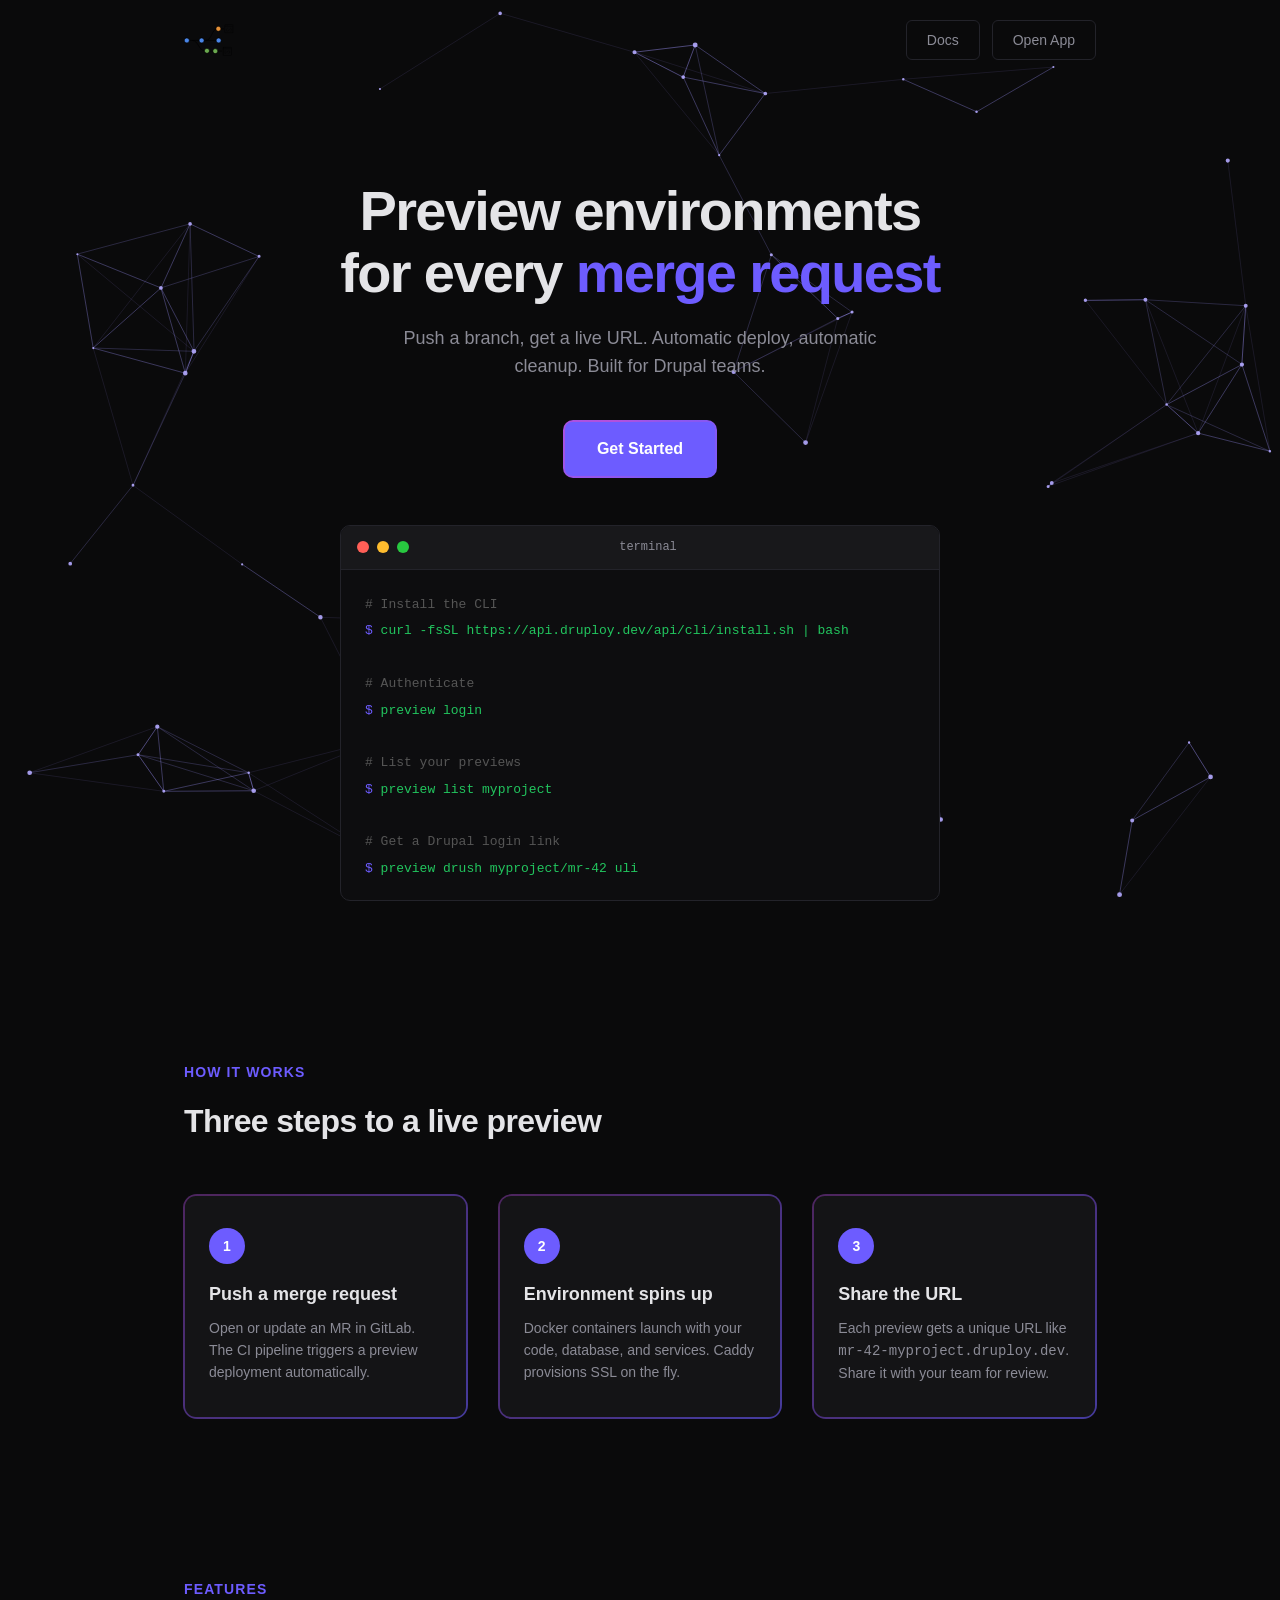
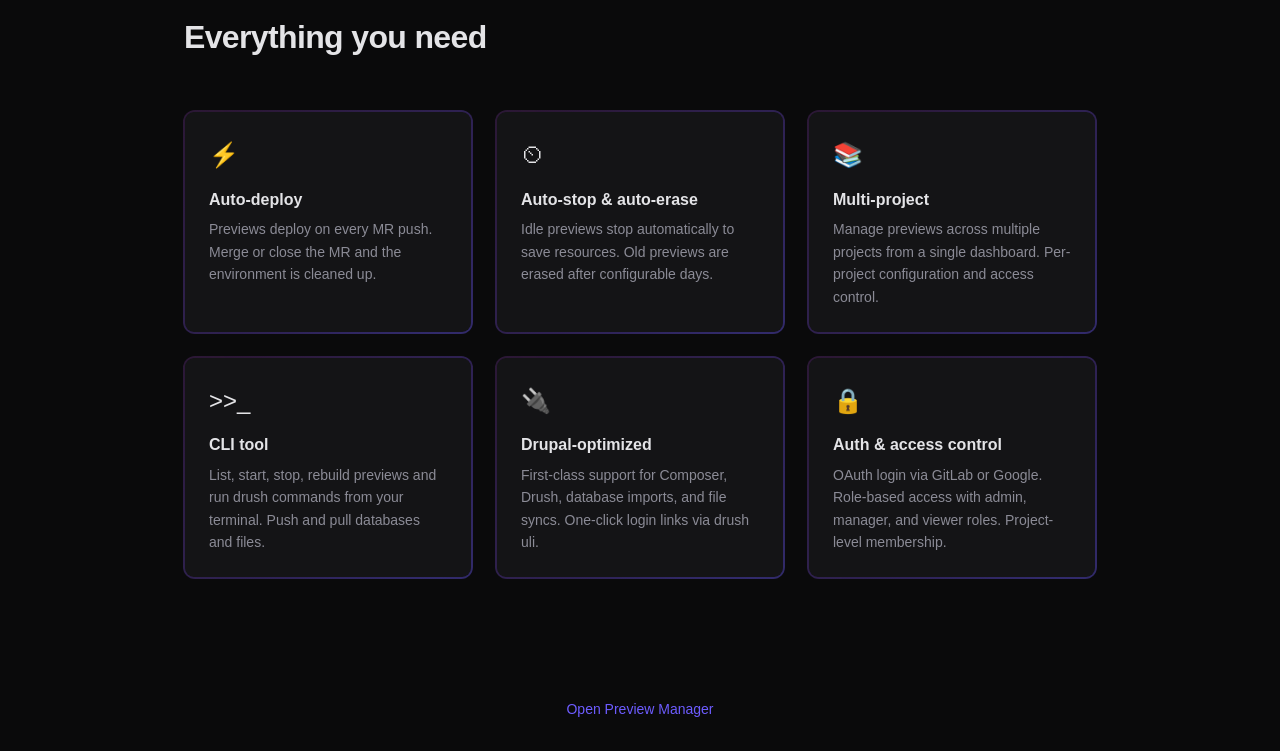
==== commit 1cf0e76d: "Cambio de url." ====
--- a/server/preview-manager/landing/index.html
+++ b/server/preview-manager/landing/index.html
@@ -290,8 +290,8 @@
   <div class="container">
     <svg style="height:32px;width:auto;" xmlns="http://www.w3.org/2000/svg" xmlns:xlink="http://www.w3.org/1999/xlink" fill="none" stroke-linecap="square" stroke-miterlimit="10" viewBox="0 0 600.844 385.942"><g clip-path="url(#p.0)" transform="translate(-123.283 -67.066)"><path fill="none" d="M542.858 126h63.402"/><path stroke="#000" stroke-linecap="butt" stroke-linejoin="round" stroke-width="8" d="M542.858 126h63.402"/><path fill="none" d="M401.572 393.428h183.433"/><path stroke="#000" stroke-linecap="butt" stroke-linejoin="round" stroke-width="8" d="M401.572 393.428h183.433"/><path fill="none" d="M386.858 264.858c35.52 0 53.28-35.197 71.04-70.393 17.76-35.197 35.52-70.394 71.039-70.394"/><path stroke="#000" stroke-linecap="butt" stroke-linejoin="round" stroke-width="8" d="M386.858 264.858c35.52 0 53.28-35.197 71.04-70.393 17.76-35.197 35.52-70.394 71.039-70.394"/><path fill="none" d="M127.283 264.858H511.22"/><path stroke="#000" stroke-linecap="butt" stroke-linejoin="round" stroke-width="8" d="M127.283 264.858H511.22"/><path fill="#4a86e8" fill-rule="evenodd" d="M127.283 264.858c0-16.69 13.53-30.22 30.22-30.22a30.22 30.22 0 0 1 30.221 30.22c0 16.69-13.53 30.22-30.22 30.22s-30.22-13.53-30.22-30.22"/><path stroke="#000" stroke-linecap="butt" stroke-linejoin="round" stroke-width="8" d="M127.283 264.858c0-16.69 13.53-30.22 30.22-30.22a30.22 30.22 0 0 1 30.221 30.22c0 16.69-13.53 30.22-30.22 30.22s-30.22-13.53-30.22-30.22z"/><path fill="#4a86e8" fill-rule="evenodd" d="M305.711 264.858c0-16.69 13.53-30.22 30.22-30.22a30.22 30.22 0 0 1 30.221 30.22c0 16.69-13.53 30.22-30.22 30.22s-30.22-13.53-30.22-30.22"/><path stroke="#000" stroke-linecap="butt" stroke-linejoin="round" stroke-width="8" d="M305.711 264.858c0-16.69 13.53-30.22 30.22-30.22a30.22 30.22 0 0 1 30.221 30.22c0 16.69-13.53 30.22-30.22 30.22s-30.22-13.53-30.22-30.22z"/><path fill="#4a86e8" fill-rule="evenodd" d="M511.213 264.858c0-16.69 13.53-30.22 30.22-30.22a30.22 30.22 0 0 1 30.22 30.22c0 16.69-13.53 30.22-30.22 30.22s-30.22-13.53-30.22-30.22"/><path stroke="#000" stroke-linecap="butt" stroke-linejoin="round" stroke-width="8" d="M511.213 264.858c0-16.69 13.53-30.22 30.22-30.22a30.22 30.22 0 0 1 30.22 30.22c0 16.69-13.53 30.22-30.22 30.22s-30.22-13.53-30.22-30.22z"/><path fill="none" d="M221.653 264.858c38.732 0 58.098 31.662 77.465 63.323 19.366 31.662 38.732 63.323 77.464 63.323"/><path stroke="#000" stroke-linecap="butt" stroke-linejoin="round" stroke-width="8" d="M221.653 264.858c38.732 0 58.098 31.662 77.465 63.323 19.366 31.662 38.732 63.323 77.464 63.323"/><path fill="#6aa84f" fill-rule="evenodd" d="M369.89 390.22c0-16.69 13.53-30.22 30.22-30.22a30.22 30.22 0 0 1 30.22 30.22c0 16.69-13.53 30.22-30.22 30.22s-30.22-13.53-30.22-30.22"/><path stroke="#000" stroke-linecap="butt" stroke-linejoin="round" stroke-width="8" d="M369.89 390.22c0-16.69 13.53-30.22 30.22-30.22a30.22 30.22 0 0 1 30.22 30.22c0 16.69-13.53 30.22-30.22 30.22s-30.22-13.53-30.22-30.22z"/><path fill="#e69138" fill-rule="evenodd" d="M507.995 124.643c0-16.69 13.53-30.22 30.22-30.22a30.22 30.22 0 0 1 30.22 30.22c0 16.69-13.53 30.22-30.22 30.22s-30.22-13.53-30.22-30.22"/><path stroke="#000" stroke-linecap="butt" stroke-linejoin="round" stroke-width="8" d="M507.995 124.643c0-16.69 13.53-30.22 30.22-30.22a30.22 30.22 0 0 1 30.22 30.22c0 16.69-13.53 30.22-30.22 30.22s-30.22-13.53-30.22-30.22z"/><path fill="#6aa84f" fill-rule="evenodd" d="M470.994 394.074c0-16.69 13.53-30.221 30.22-30.221a30.22 30.22 0 0 1 30.221 30.22c0 16.69-13.53 30.221-30.22 30.221s-30.22-13.53-30.22-30.22"/><path stroke="#000" stroke-linecap="butt" stroke-linejoin="round" stroke-width="8" d="M470.994 394.074c0-16.69 13.53-30.221 30.22-30.221a30.22 30.22 0 0 1 30.221 30.22c0 16.69-13.53 30.221-30.22 30.221s-30.22-13.53-30.22-30.22z"/><path fill="none" d="M606.259 67.066h117.869v117.869h-117.87Z"/><g transform="translate(606.259 67.066)scale(.1151)"><clipPath id="a"><path d="M0 0h1024v1024H0Z" clip-rule="evenodd"/></clipPath><image xlink:href="[data-uri]" width="1024" height="1024" clip-path="url(#a)" preserveAspectRatio="none"/></g><path fill="none" d="M585.005 335.139h117.869v117.869H585.005Z"/><g transform="translate(585.005 335.139)scale(.1151)"><clipPath id="b"><path d="M0 0h1024v1024H0Z" clip-rule="evenodd"/></clipPath><image xlink:href="[data-uri]" width="1024" height="1024" clip-path="url(#b)" preserveAspectRatio="none"/></g></g></svg>
     <div style="display:flex;align-items:center;gap:12px">
-      <a href="https://app.preview-mr.com/docs" class="nav-link">Docs</a>
-      <a href="https://app.preview-mr.com" class="nav-link">Open App</a>
+      <a href="https://druploy.dev/docs" class="nav-link">Docs</a>
+      <a href="https://druploy.dev" class="nav-link">Open App</a>
     </div>
   </div>
 </nav>
@@ -302,7 +302,7 @@
   <div class="container">
     <h1>Preview environments<br>for every <em>merge request</em></h1>
     <p>Push a branch, get a live URL. Automatic deploy, automatic cleanup. Built for Drupal teams.</p>
-    <a href="https://app.preview-mr.com" class="btn">Get Started</a>
+    <a href="https://druploy.dev" class="btn">Get Started</a>
 
     <div class="terminal">
       <div class="terminal-header">
@@ -315,7 +315,7 @@
       <div class="terminal-body">
         <code>
           <span class="comment"># Install the CLI</span><br>
-          <span class="prompt">$ </span><span class="cmd">curl -fsSL https://api.preview-mr.com/api/cli/install.sh | bash</span><br><br>
+          <span class="prompt">$ </span><span class="cmd">curl -fsSL https://api.druploy.dev/api/cli/install.sh | bash</span><br><br>
           <span class="comment"># Authenticate</span><br>
           <span class="prompt">$ </span><span class="cmd">preview login</span><br><br>
           <span class="comment"># List your previews</span><br>
@@ -346,7 +346,7 @@
       <div class="step">
         <div class="step-number">3</div>
         <h3>Share the URL</h3>
-        <p>Each preview gets a unique URL like <code>mr-42-myproject.mr.preview-mr.com</code>. Share it with your team for review.</p>
+        <p>Each preview gets a unique URL like <code>mr-42-myproject.druploy.dev</code>. Share it with your team for review.</p>
       </div>
     </div>
   </div>
@@ -394,7 +394,7 @@
 
 <footer>
   <div class="container">
-    <p><a href="https://app.preview-mr.com">Open Preview Manager</a></p>
+    <p><a href="https://druploy.dev">Open Preview Manager</a></p>
   </div>
 </footer>
 
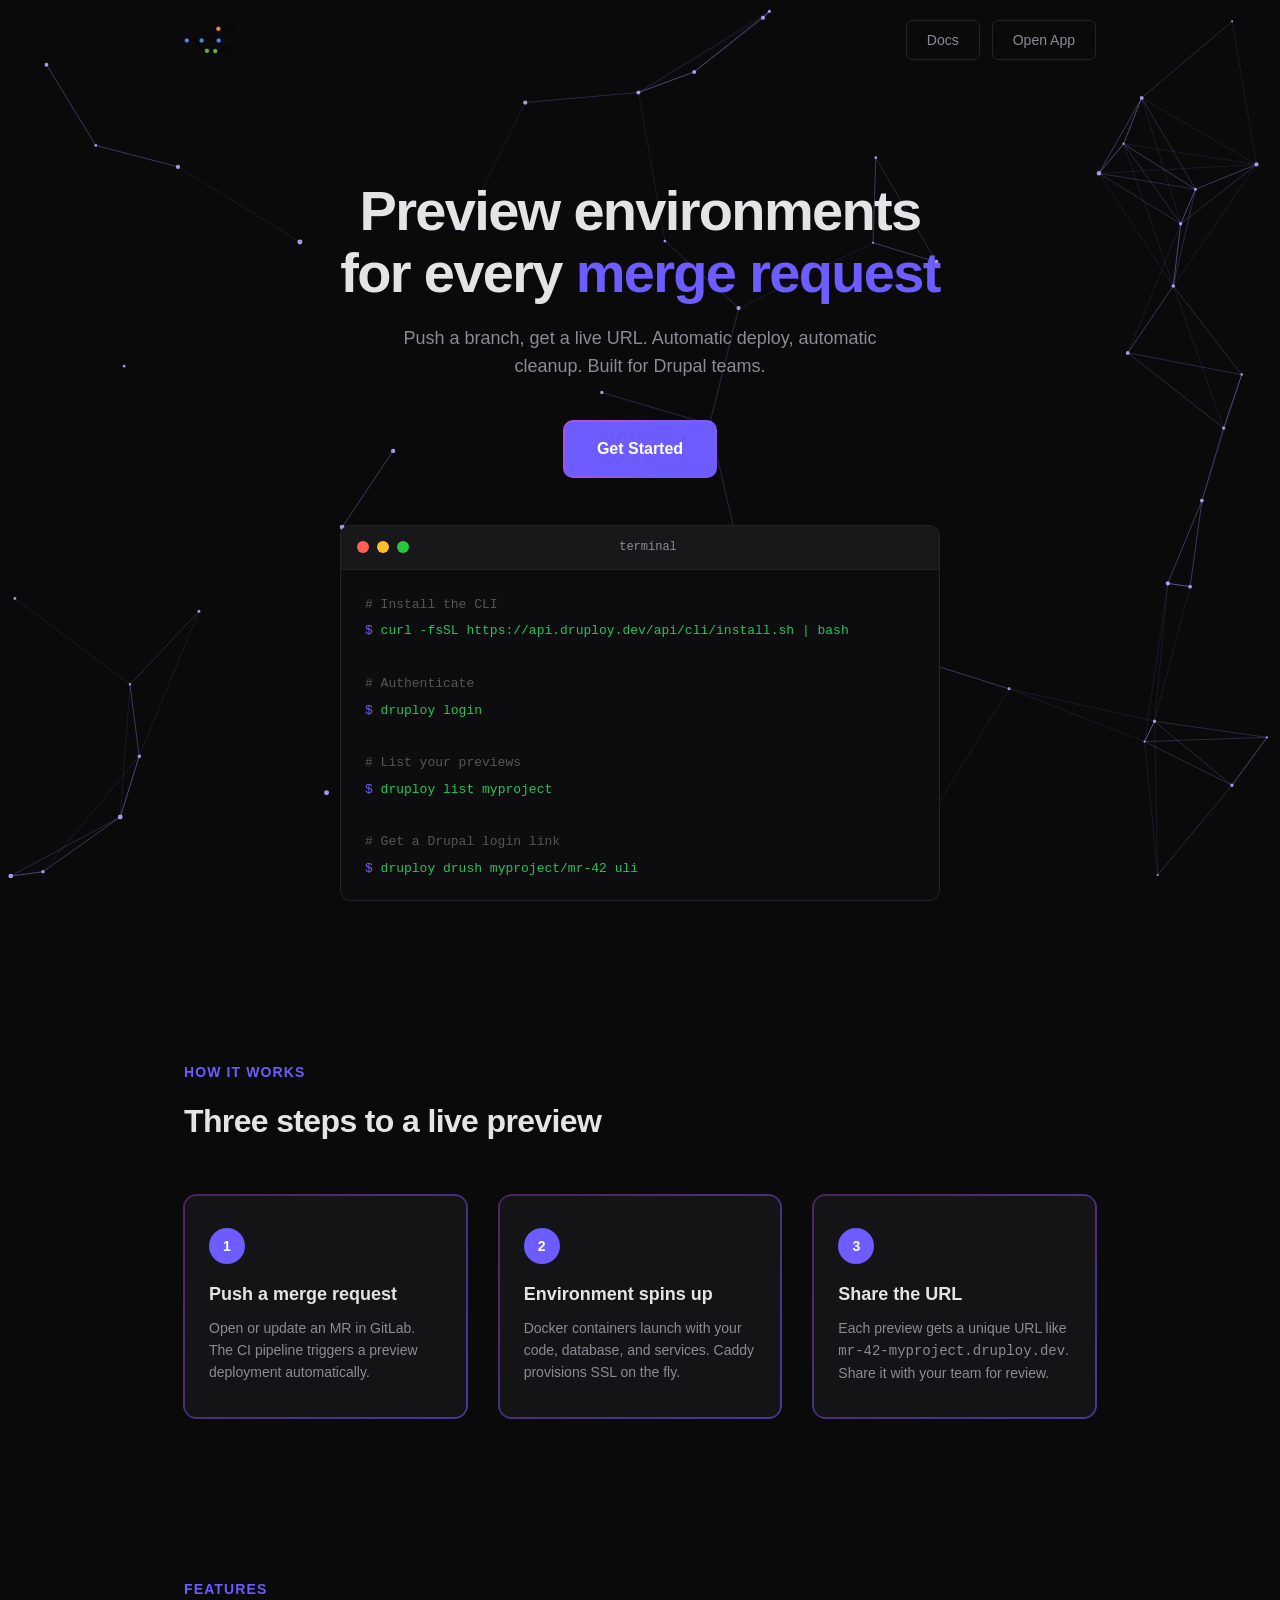
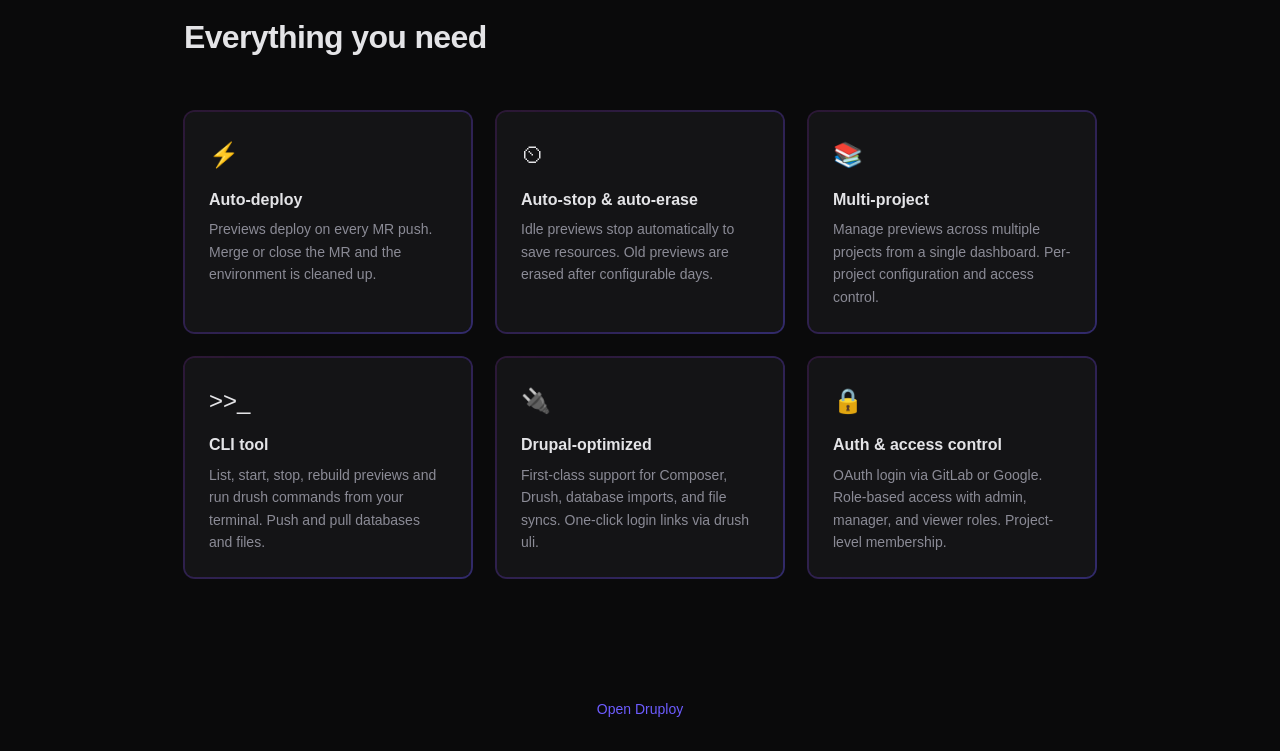
==== commit 68df3f4b: "Cambio de url." ====
--- a/server/preview-manager/landing/index.html
+++ b/server/preview-manager/landing/index.html
@@ -3,7 +3,7 @@
 <head>
   <meta charset="UTF-8">
   <meta name="viewport" content="width=device-width, initial-scale=1.0">
-  <title>Preview Manager — On-demand preview environments for Drupal</title>
+  <title>Druploy — On-demand preview environments for Drupal</title>
   <meta name="description" content="Automatically deploy preview environments for every merge request. Share live URLs with your team. Optimized for Drupal.">
   <style>
     *, *::before, *::after { box-sizing: border-box; margin: 0; padding: 0; }
@@ -317,11 +317,11 @@
           <span class="comment"># Install the CLI</span><br>
           <span class="prompt">$ </span><span class="cmd">curl -fsSL https://api.druploy.dev/api/cli/install.sh | bash</span><br><br>
           <span class="comment"># Authenticate</span><br>
-          <span class="prompt">$ </span><span class="cmd">preview login</span><br><br>
+          <span class="prompt">$ </span><span class="cmd">druploy login</span><br><br>
           <span class="comment"># List your previews</span><br>
-          <span class="prompt">$ </span><span class="cmd">preview list myproject</span><br><br>
+          <span class="prompt">$ </span><span class="cmd">druploy list myproject</span><br><br>
           <span class="comment"># Get a Drupal login link</span><br>
-          <span class="prompt">$ </span><span class="cmd">preview drush myproject/mr-42 uli</span>
+          <span class="prompt">$ </span><span class="cmd">druploy drush myproject/mr-42 uli</span>
         </code>
       </div>
     </div>
@@ -394,7 +394,7 @@
 
 <footer>
   <div class="container">
-    <p><a href="https://druploy.dev">Open Preview Manager</a></p>
+    <p><a href="https://druploy.dev">Open Druploy</a></p>
   </div>
 </footer>
 
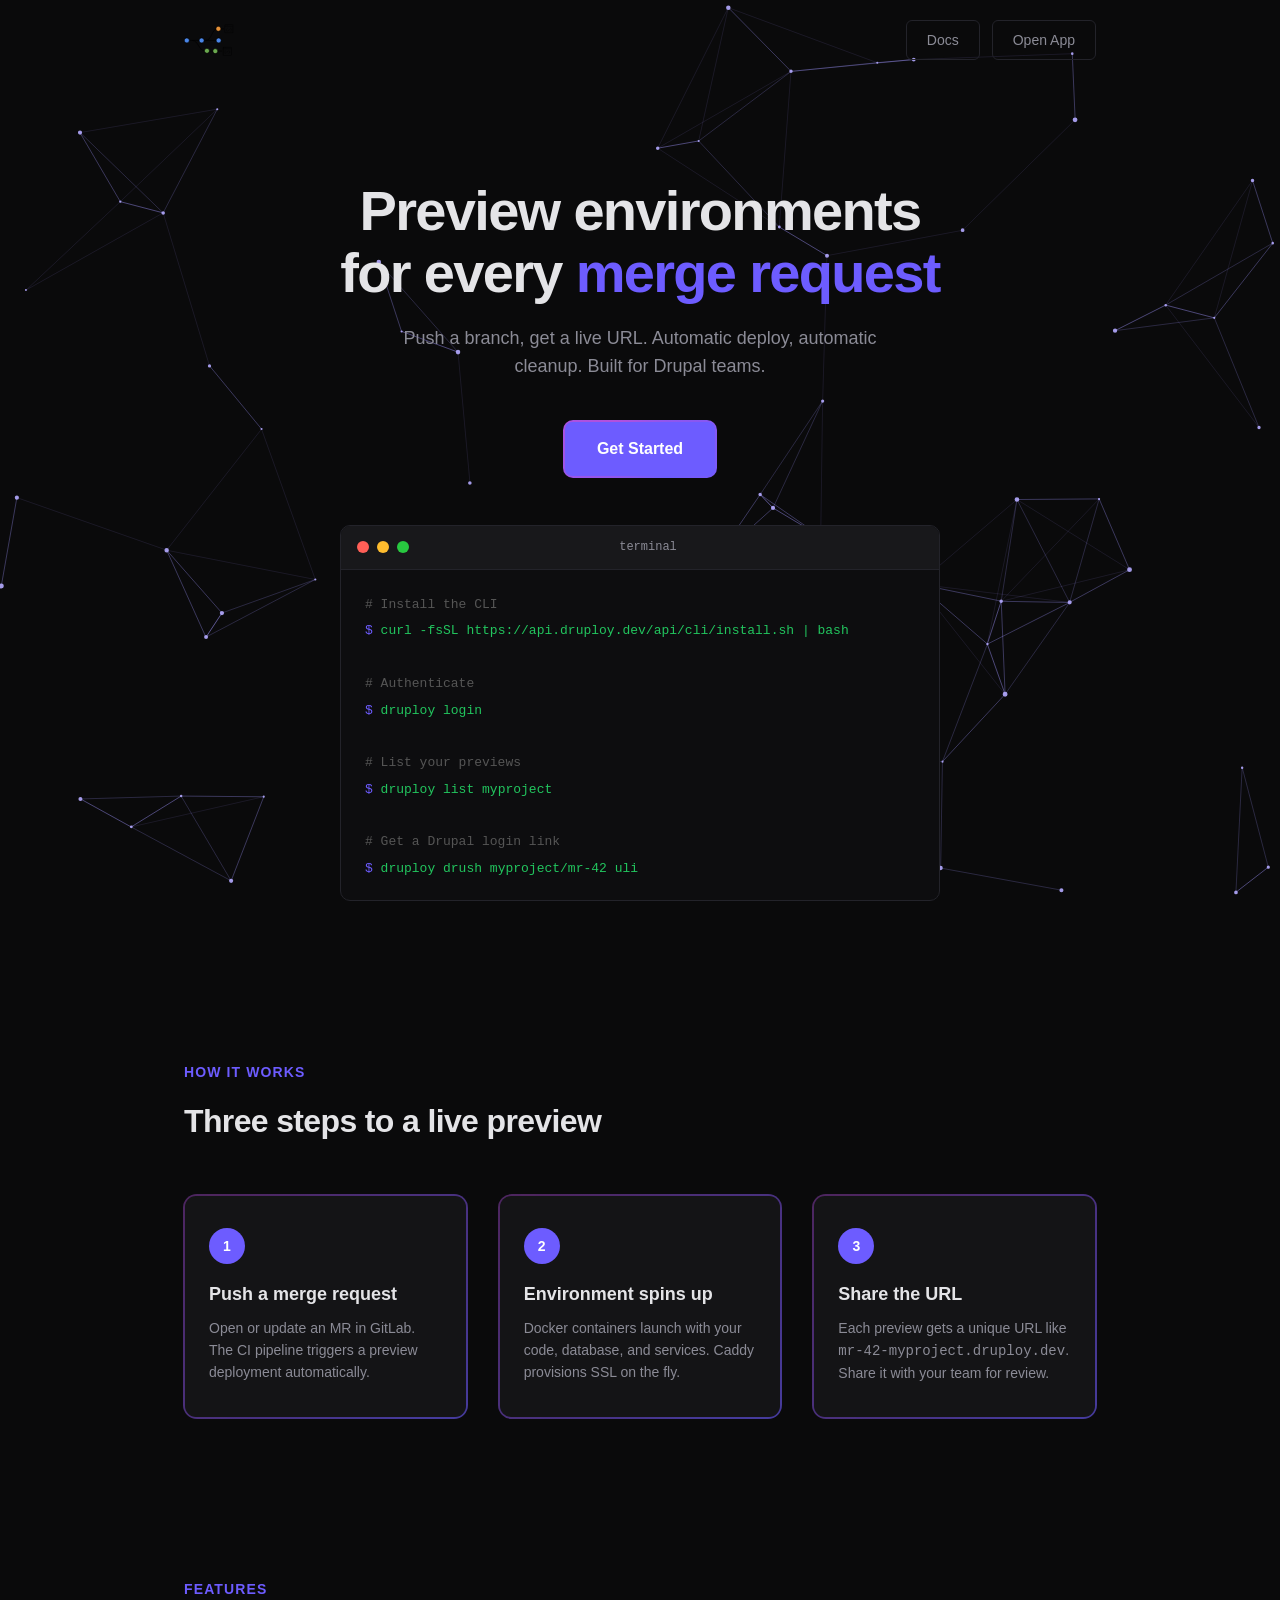
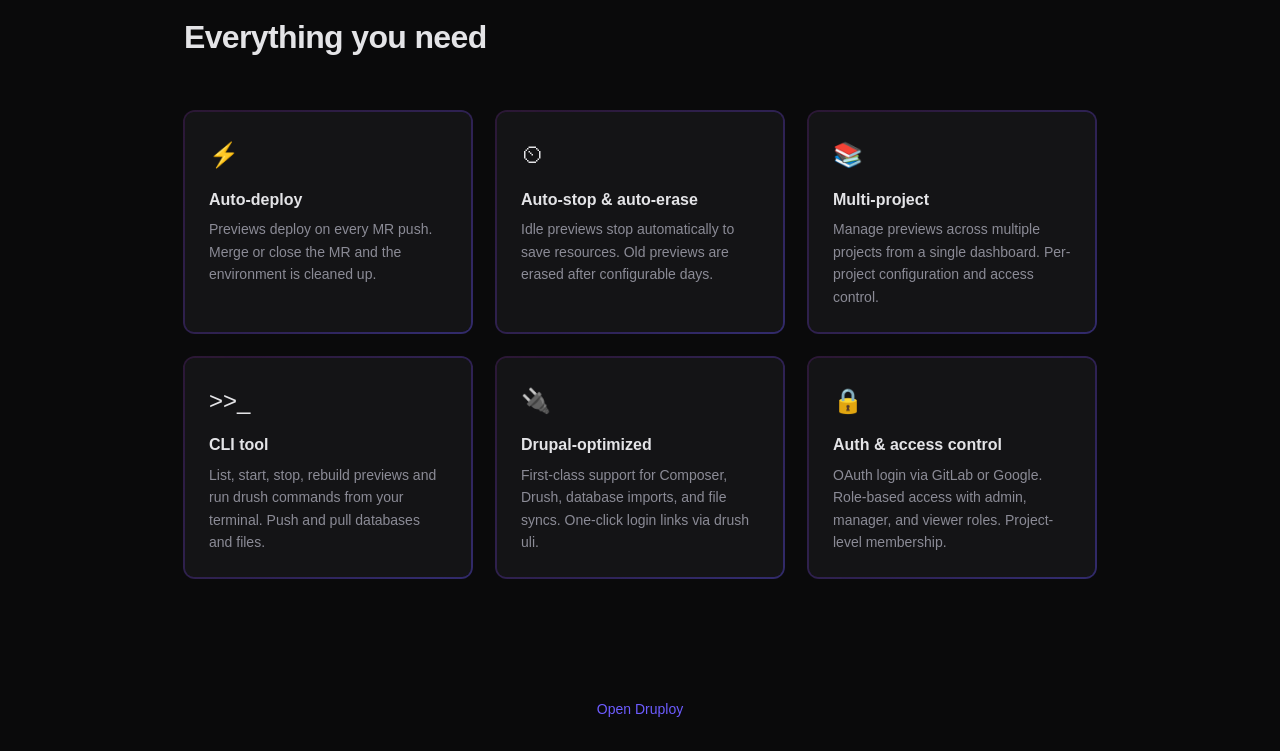
==== commit 8f06126c: "." ====
--- a/server/preview-manager/landing/index.html
+++ b/server/preview-manager/landing/index.html
@@ -290,7 +290,7 @@
   <div class="container">
     <svg style="height:32px;width:auto;" xmlns="http://www.w3.org/2000/svg" xmlns:xlink="http://www.w3.org/1999/xlink" fill="none" stroke-linecap="square" stroke-miterlimit="10" viewBox="0 0 600.844 385.942"><g clip-path="url(#p.0)" transform="translate(-123.283 -67.066)"><path fill="none" d="M542.858 126h63.402"/><path stroke="#000" stroke-linecap="butt" stroke-linejoin="round" stroke-width="8" d="M542.858 126h63.402"/><path fill="none" d="M401.572 393.428h183.433"/><path stroke="#000" stroke-linecap="butt" stroke-linejoin="round" stroke-width="8" d="M401.572 393.428h183.433"/><path fill="none" d="M386.858 264.858c35.52 0 53.28-35.197 71.04-70.393 17.76-35.197 35.52-70.394 71.039-70.394"/><path stroke="#000" stroke-linecap="butt" stroke-linejoin="round" stroke-width="8" d="M386.858 264.858c35.52 0 53.28-35.197 71.04-70.393 17.76-35.197 35.52-70.394 71.039-70.394"/><path fill="none" d="M127.283 264.858H511.22"/><path stroke="#000" stroke-linecap="butt" stroke-linejoin="round" stroke-width="8" d="M127.283 264.858H511.22"/><path fill="#4a86e8" fill-rule="evenodd" d="M127.283 264.858c0-16.69 13.53-30.22 30.22-30.22a30.22 30.22 0 0 1 30.221 30.22c0 16.69-13.53 30.22-30.22 30.22s-30.22-13.53-30.22-30.22"/><path stroke="#000" stroke-linecap="butt" stroke-linejoin="round" stroke-width="8" d="M127.283 264.858c0-16.69 13.53-30.22 30.22-30.22a30.22 30.22 0 0 1 30.221 30.22c0 16.69-13.53 30.22-30.22 30.22s-30.22-13.53-30.22-30.22z"/><path fill="#4a86e8" fill-rule="evenodd" d="M305.711 264.858c0-16.69 13.53-30.22 30.22-30.22a30.22 30.22 0 0 1 30.221 30.22c0 16.69-13.53 30.22-30.22 30.22s-30.22-13.53-30.22-30.22"/><path stroke="#000" stroke-linecap="butt" stroke-linejoin="round" stroke-width="8" d="M305.711 264.858c0-16.69 13.53-30.22 30.22-30.22a30.22 30.22 0 0 1 30.221 30.22c0 16.69-13.53 30.22-30.22 30.22s-30.22-13.53-30.22-30.22z"/><path fill="#4a86e8" fill-rule="evenodd" d="M511.213 264.858c0-16.69 13.53-30.22 30.22-30.22a30.22 30.22 0 0 1 30.22 30.22c0 16.69-13.53 30.22-30.22 30.22s-30.22-13.53-30.22-30.22"/><path stroke="#000" stroke-linecap="butt" stroke-linejoin="round" stroke-width="8" d="M511.213 264.858c0-16.69 13.53-30.22 30.22-30.22a30.22 30.22 0 0 1 30.22 30.22c0 16.69-13.53 30.22-30.22 30.22s-30.22-13.53-30.22-30.22z"/><path fill="none" d="M221.653 264.858c38.732 0 58.098 31.662 77.465 63.323 19.366 31.662 38.732 63.323 77.464 63.323"/><path stroke="#000" stroke-linecap="butt" stroke-linejoin="round" stroke-width="8" d="M221.653 264.858c38.732 0 58.098 31.662 77.465 63.323 19.366 31.662 38.732 63.323 77.464 63.323"/><path fill="#6aa84f" fill-rule="evenodd" d="M369.89 390.22c0-16.69 13.53-30.22 30.22-30.22a30.22 30.22 0 0 1 30.22 30.22c0 16.69-13.53 30.22-30.22 30.22s-30.22-13.53-30.22-30.22"/><path stroke="#000" stroke-linecap="butt" stroke-linejoin="round" stroke-width="8" d="M369.89 390.22c0-16.69 13.53-30.22 30.22-30.22a30.22 30.22 0 0 1 30.22 30.22c0 16.69-13.53 30.22-30.22 30.22s-30.22-13.53-30.22-30.22z"/><path fill="#e69138" fill-rule="evenodd" d="M507.995 124.643c0-16.69 13.53-30.22 30.22-30.22a30.22 30.22 0 0 1 30.22 30.22c0 16.69-13.53 30.22-30.22 30.22s-30.22-13.53-30.22-30.22"/><path stroke="#000" stroke-linecap="butt" stroke-linejoin="round" stroke-width="8" d="M507.995 124.643c0-16.69 13.53-30.22 30.22-30.22a30.22 30.22 0 0 1 30.22 30.22c0 16.69-13.53 30.22-30.22 30.22s-30.22-13.53-30.22-30.22z"/><path fill="#6aa84f" fill-rule="evenodd" d="M470.994 394.074c0-16.69 13.53-30.221 30.22-30.221a30.22 30.22 0 0 1 30.221 30.22c0 16.69-13.53 30.221-30.22 30.221s-30.22-13.53-30.22-30.22"/><path stroke="#000" stroke-linecap="butt" stroke-linejoin="round" stroke-width="8" d="M470.994 394.074c0-16.69 13.53-30.221 30.22-30.221a30.22 30.22 0 0 1 30.221 30.22c0 16.69-13.53 30.221-30.22 30.221s-30.22-13.53-30.22-30.22z"/><path fill="none" d="M606.259 67.066h117.869v117.869h-117.87Z"/><g transform="translate(606.259 67.066)scale(.1151)"><clipPath id="a"><path d="M0 0h1024v1024H0Z" clip-rule="evenodd"/></clipPath><image xlink:href="[data-uri]" width="1024" height="1024" clip-path="url(#a)" preserveAspectRatio="none"/></g><path fill="none" d="M585.005 335.139h117.869v117.869H585.005Z"/><g transform="translate(585.005 335.139)scale(.1151)"><clipPath id="b"><path d="M0 0h1024v1024H0Z" clip-rule="evenodd"/></clipPath><image xlink:href="[data-uri]" width="1024" height="1024" clip-path="url(#b)" preserveAspectRatio="none"/></g></g></svg>
     <div style="display:flex;align-items:center;gap:12px">
-      <a href="https://druploy.dev/docs" class="nav-link">Docs</a>
+      <a href="/docs/" class="nav-link">Docs</a>
       <a href="https://druploy.dev" class="nav-link">Open App</a>
     </div>
   </div>
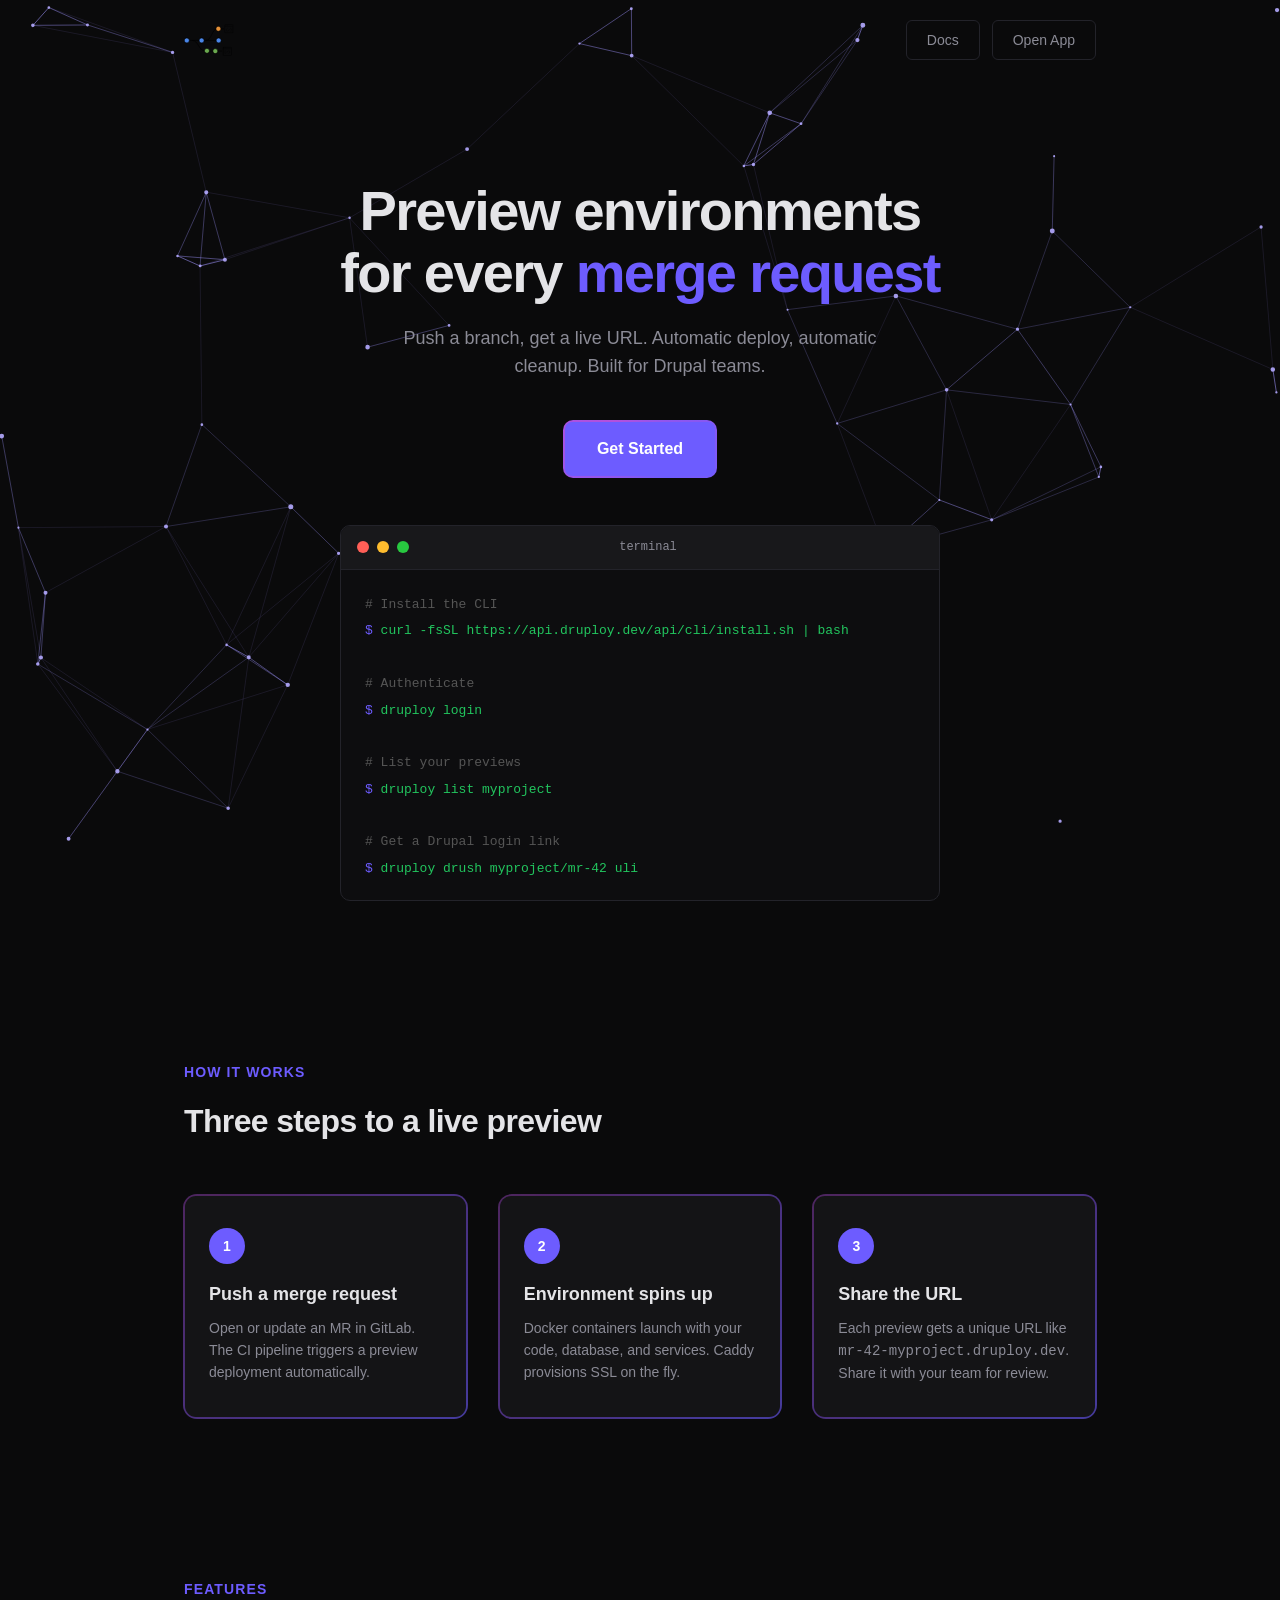
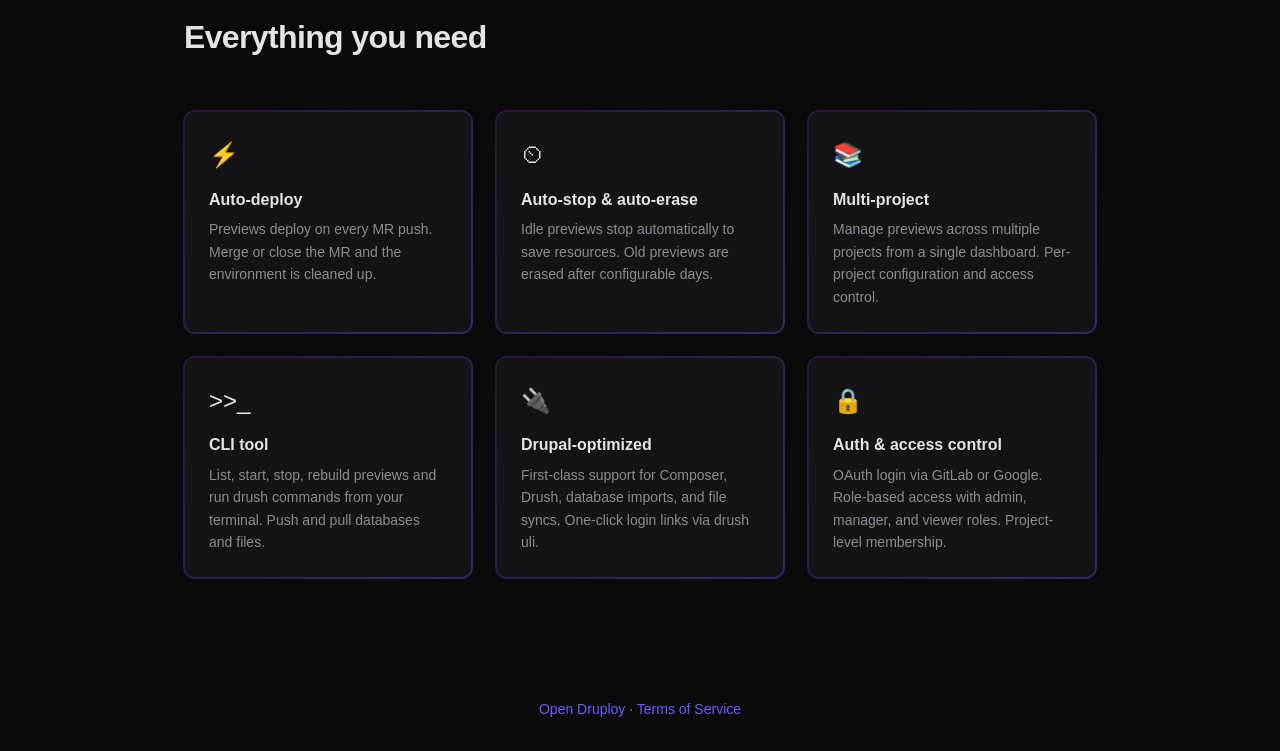
==== commit bb7497f9: "." ====
--- a/server/preview-manager/landing/index.html
+++ b/server/preview-manager/landing/index.html
@@ -394,7 +394,7 @@
 
 <footer>
   <div class="container">
-    <p><a href="https://druploy.dev">Open Druploy</a></p>
+    <p><a href="https://druploy.dev">Open Druploy</a> · <a href="/terms/">Terms of Service</a></p>
   </div>
 </footer>
 
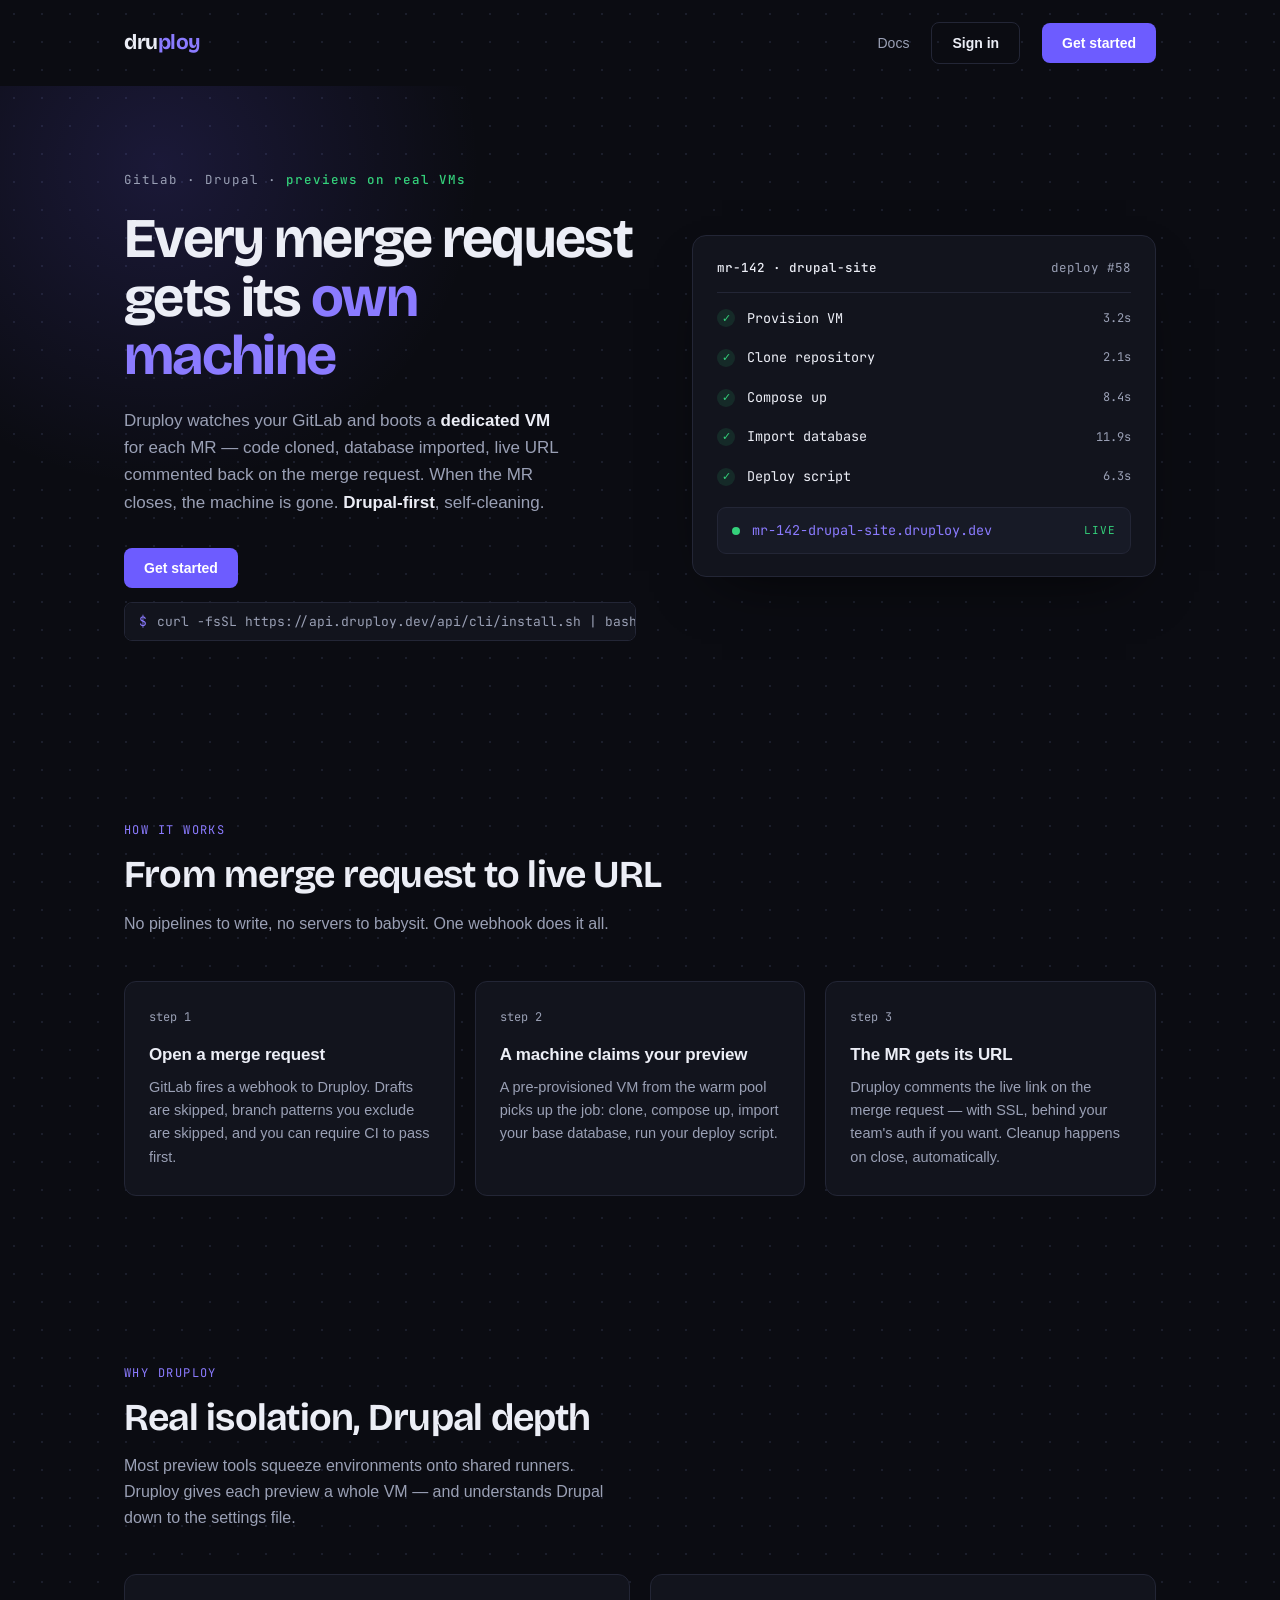
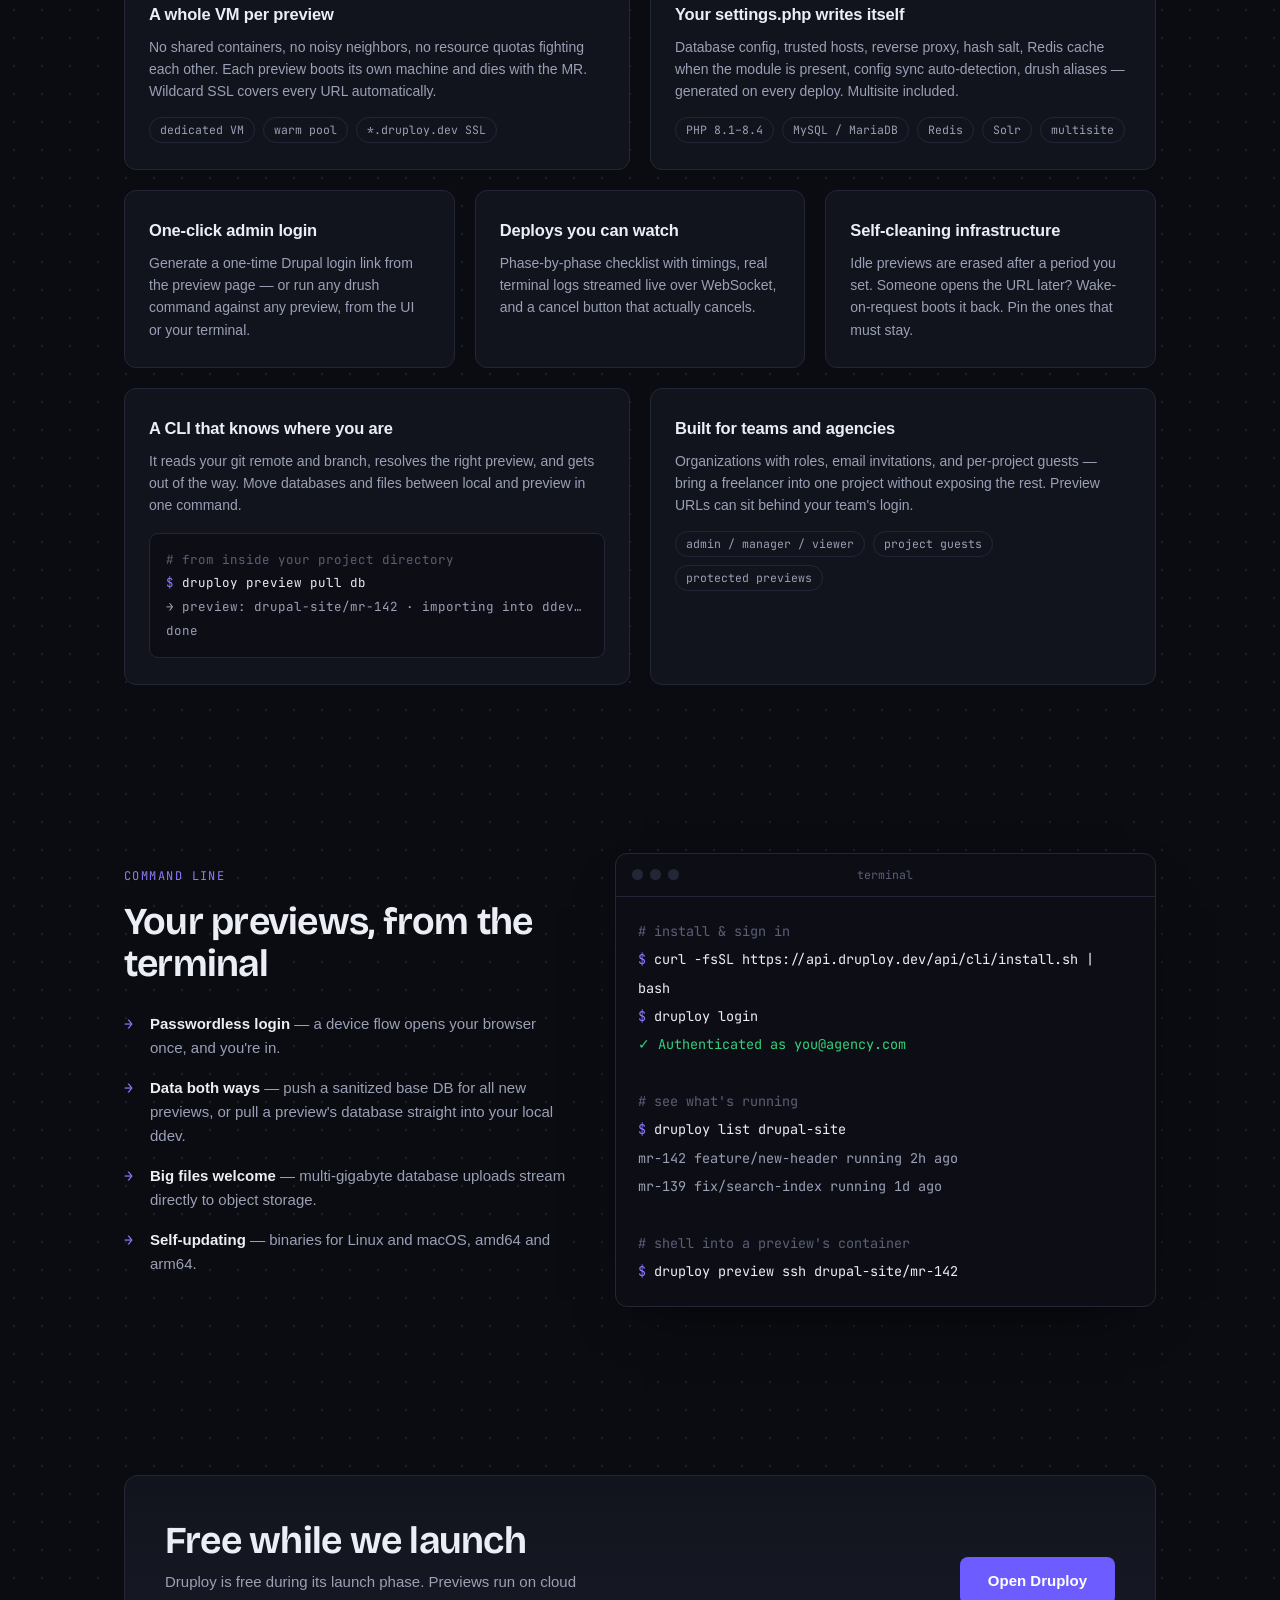
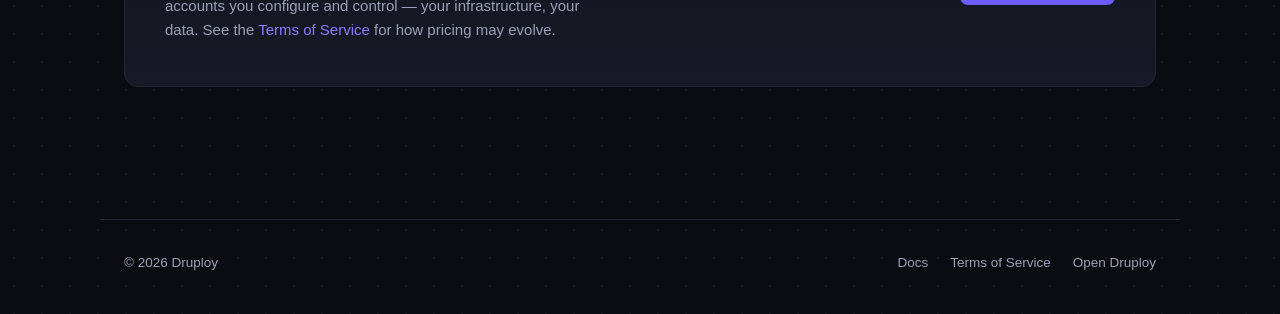
==== commit 6ab7406f: "." ====
--- a/server/preview-manager/landing/index.html
+++ b/server/preview-manager/landing/index.html
@@ -4,283 +4,376 @@
   <meta charset="UTF-8">
   <meta name="viewport" content="width=device-width, initial-scale=1.0">
   <title>Druploy — On-demand preview environments for Drupal</title>
-  <meta name="description" content="Automatically deploy preview environments for every merge request. Share live URLs with your team. Optimized for Drupal.">
+  <meta name="description" content="Every merge request gets its own machine. Druploy boots a dedicated VM with a live URL for each MR in your GitLab — Drupal-first, self-cleaning.">
+  <link rel="preconnect" href="https://fonts.googleapis.com">
+  <link rel="preconnect" href="https://fonts.gstatic.com" crossorigin>
+  <link href="https://fonts.googleapis.com/css2?family=Bricolage+Grotesque:opsz,wght@12..96,500;12..96,600;12..96,700&family=JetBrains+Mono:wght@400;500&display=swap" rel="stylesheet">
   <style>
     *, *::before, *::after { box-sizing: border-box; margin: 0; padding: 0; }
 
     :root {
-      --bg: #0a0a0b;
-      --surface: #141416;
-      --border: #23232a;
-      --text: #e4e4e7;
-      --text-muted: #8b8b96;
-      --accent: #6d5cff;
-      --accent-hover: #8475ff;
-      --green: #22c55e;
-    }
+      --ink: #0b0c12;          /* page */
+      --raise: #12141d;        /* card */
+      --raise-2: #171a26;      /* card hover / inner */
+      --line: #232636;
+      --text: #eceef6;
+      --muted: #9aa0b5;
+      --violet: #8b7bff;
+      --violet-deep: #6d5cff;
+      --live: #34d17b;
+      --amber: #f0b429;
+      --mono: "JetBrains Mono", ui-monospace, SFMono-Regular, Menlo, monospace;
+      --display: "Bricolage Grotesque", -apple-system, sans-serif;
+      --body: -apple-system, BlinkMacSystemFont, "Segoe UI", Roboto, "Helvetica Neue", Arial, sans-serif;
+    }
+
+    html { scroll-behavior: smooth; }
 
     body {
-      font-family: -apple-system, BlinkMacSystemFont, "Segoe UI", Roboto, "Helvetica Neue", Arial, sans-serif;
-      background: var(--bg);
+      font-family: var(--body);
+      background: var(--ink);
       color: var(--text);
       line-height: 1.6;
       -webkit-font-smoothing: antialiased;
-    }
-
-    a { color: var(--accent); text-decoration: none; }
-    a:hover { color: var(--accent-hover); }
-
-    .container {
-      max-width: 960px;
-      margin: 0 auto;
-      padding: 0 24px;
-    }
-
-    /* Nav */
-    nav {
-      padding: 20px 0;
-    }
-    nav .container {
+      /* faint infrastructure dot-grid */
+      background-image: radial-gradient(circle, #1b1e2b 1px, transparent 1px);
+      background-size: 28px 28px;
+    }
+
+    a { color: var(--violet); text-decoration: none; }
+    a:hover { color: #a89cff; }
+    :focus-visible { outline: 2px solid var(--violet); outline-offset: 3px; border-radius: 4px; }
+
+    .container { max-width: 1080px; margin: 0 auto; padding: 0 24px; }
+
+    /* ---------- Nav ---------- */
+    nav { padding: 22px 0; position: relative; z-index: 2; }
+    nav .container { display: flex; justify-content: space-between; align-items: center; gap: 16px; }
+    .logo {
+      font-family: var(--display);
+      font-size: 21px; font-weight: 700; letter-spacing: -0.02em;
+      color: var(--text);
+    }
+    .logo span { color: var(--violet); }
+    .nav-right { display: flex; align-items: center; gap: 22px; }
+    .nav-plain { font-size: 14px; color: var(--muted); }
+    .nav-plain:hover { color: var(--text); }
+    .btn {
+      display: inline-block;
+      font-size: 14px; font-weight: 600;
+      padding: 9px 20px;
+      background: var(--violet-deep);
+      color: #fff; border-radius: 8px;
+      transition: background 0.15s ease, transform 0.15s ease;
+    }
+    .btn:hover { background: var(--violet); color: #fff; transform: translateY(-1px); }
+    .btn-ghost {
+      background: transparent;
+      border: 1px solid var(--line);
+      color: var(--text);
+    }
+    .btn-ghost:hover { background: var(--raise); border-color: #333850; }
+
+    /* ---------- Hero ---------- */
+    .hero {
+      position: relative;
+      padding: 84px 0 96px;
+      overflow: hidden;
+    }
+    .hero::before {
+      /* one quiet violet source of light, top-left */
+      content: "";
+      position: absolute; top: -240px; left: -160px;
+      width: 640px; height: 640px;
+      background: radial-gradient(closest-side, rgba(109, 92, 255, 0.16), transparent);
+      pointer-events: none;
+    }
+    .hero .container {
+      position: relative;
+      display: grid;
+      grid-template-columns: 1.05fr 0.95fr;
+      gap: 56px;
+      align-items: center;
+    }
+    .hero .container > * { min-width: 0; }
+    .kicker {
+      font-family: var(--mono);
+      font-size: 12.5px; letter-spacing: 0.08em;
+      color: var(--muted);
+      margin-bottom: 20px;
+    }
+    .kicker b { color: var(--live); font-weight: 500; }
+    h1 {
+      font-family: var(--display);
+      font-size: clamp(31px, 4.5vw + 14px, 56px);
+      font-weight: 700;
+      line-height: 1.04;
+      letter-spacing: -0.03em;
+      margin-bottom: 22px;
+    }
+    h1 em { font-style: normal; color: var(--violet); }
+    .hero-sub {
+      font-size: 17px; color: var(--muted);
+      max-width: 46ch; margin-bottom: 32px;
+    }
+    .hero-sub strong { color: var(--text); font-weight: 600; }
+    .hero-ctas { display: flex; align-items: center; gap: 14px; flex-wrap: wrap; }
+    .install-line {
+      display: flex; align-items: center; gap: 10px;
+      font-family: var(--mono); font-size: 13px;
+      color: var(--muted);
+      background: var(--raise);
+      border: 1px solid var(--line);
+      border-radius: 8px;
+      padding: 10px 14px;
+      cursor: pointer;
+      transition: border-color 0.15s ease;
+      max-width: 100%;
+      overflow-x: auto;
+      white-space: nowrap;
+    }
+    .install-line:hover { border-color: #333850; color: var(--text); }
+    .install-line .dollar { color: var(--violet); user-select: none; }
+    .install-line .copied { color: var(--live); }
+
+    /* ---------- Deploy timeline (signature) ---------- */
+    .deploy-card {
+      background: var(--raise);
+      border: 1px solid var(--line);
+      border-radius: 14px;
+      padding: 22px 24px;
+      box-shadow: 0 24px 60px -30px rgba(0, 0, 0, 0.8);
+    }
+    .deploy-head {
+      display: flex; justify-content: space-between; align-items: baseline;
+      font-family: var(--mono); font-size: 12.5px;
+      padding-bottom: 14px; margin-bottom: 6px;
+      border-bottom: 1px solid var(--line);
+      color: var(--muted);
+    }
+    .deploy-head .ref { color: var(--text); font-weight: 500; }
+    .phase {
+      display: flex; align-items: center; gap: 12px;
+      font-family: var(--mono); font-size: 13.5px;
+      padding: 9px 0;
+      opacity: 0;
+      animation: phase-in 0.35s ease forwards;
+    }
+    .phase .tick {
+      width: 18px; height: 18px; flex: none;
+      border-radius: 50%;
+      display: inline-flex; align-items: center; justify-content: center;
+      background: rgba(52, 209, 123, 0.12);
+      color: var(--live);
+      font-size: 11px;
+    }
+    .phase .name { color: var(--text); }
+    .phase .dur { margin-left: auto; color: var(--muted); font-size: 12px; }
+    .phase.url-row {
+      margin-top: 10px; padding: 12px 14px;
+      background: var(--raise-2);
+      border: 1px solid var(--line);
+      border-radius: 9px;
+    }
+    .phase.url-row .link { color: var(--violet); overflow: hidden; text-overflow: ellipsis; white-space: nowrap; }
+    .live-dot {
+      width: 8px; height: 8px; flex: none; border-radius: 50%;
+      background: var(--live);
+      box-shadow: 0 0 0 0 rgba(52, 209, 123, 0.5);
+      animation: pulse 2s ease-out infinite;
+    }
+    .live-tag { margin-left: auto; color: var(--live); font-size: 11px; letter-spacing: 0.1em; }
+    .phase:nth-child(2) { animation-delay: 0.2s; }
+    .phase:nth-child(3) { animation-delay: 0.7s; }
+    .phase:nth-child(4) { animation-delay: 1.2s; }
+    .phase:nth-child(5) { animation-delay: 1.7s; }
+    .phase:nth-child(6) { animation-delay: 2.2s; }
+    .phase.url-row { animation-delay: 2.9s; }
+    @keyframes phase-in { from { opacity: 0; transform: translateY(6px); } to { opacity: 1; transform: none; } }
+    @keyframes pulse {
+      0% { box-shadow: 0 0 0 0 rgba(52, 209, 123, 0.45); }
+      70% { box-shadow: 0 0 0 9px rgba(52, 209, 123, 0); }
+      100% { box-shadow: 0 0 0 0 rgba(52, 209, 123, 0); }
+    }
+
+    /* ---------- Sections ---------- */
+    .section { padding: 84px 0; position: relative; z-index: 1; }
+    .eyebrow {
+      font-family: var(--mono);
+      font-size: 12px; letter-spacing: 0.12em; text-transform: uppercase;
+      color: var(--violet);
+      margin-bottom: 14px;
+    }
+    h2 {
+      font-family: var(--display);
+      font-size: clamp(28px, 3.4vw, 38px);
+      font-weight: 650;
+      letter-spacing: -0.02em;
+      line-height: 1.12;
+      margin-bottom: 14px;
+    }
+    .section-sub { color: var(--muted); max-width: 56ch; margin-bottom: 44px; }
+
+    /* ---------- How it works ---------- */
+    .steps { display: grid; grid-template-columns: repeat(3, 1fr); gap: 20px; }
+    .step {
+      background: var(--raise);
+      border: 1px solid var(--line);
+      border-radius: 12px;
+      padding: 26px 24px;
+    }
+    .step-n {
+      font-family: var(--mono); font-size: 12px;
+      color: var(--muted);
+      display: block; margin-bottom: 14px;
+    }
+    .step h3 { font-size: 17px; font-weight: 600; margin-bottom: 8px; letter-spacing: -0.01em; }
+    .step p { font-size: 14.5px; color: var(--muted); }
+    .step p code, .card p code {
+      font-family: var(--mono); font-size: 12.5px;
+      background: var(--raise-2);
+      border: 1px solid var(--line);
+      border-radius: 5px; padding: 1px 6px;
+      color: var(--text);
+      white-space: nowrap;
+    }
+
+    /* ---------- Bento features ---------- */
+    .bento {
+      display: grid;
+      grid-template-columns: repeat(6, 1fr);
+      gap: 20px;
+    }
+    .card {
+      background: var(--raise);
+      border: 1px solid var(--line);
+      border-radius: 12px;
+      padding: 26px 24px;
+      grid-column: span 2;
+      transition: border-color 0.2s ease, transform 0.2s ease;
+    }
+    .card:hover { border-color: #333850; transform: translateY(-2px); }
+    .card.wide { grid-column: span 3; }
+    .card h3 { font-size: 16.5px; font-weight: 600; margin-bottom: 8px; letter-spacing: -0.01em; }
+    .card p { font-size: 14px; color: var(--muted); }
+    .card .chiprow { display: flex; flex-wrap: wrap; gap: 8px; margin-top: 14px; }
+    .chip {
+      font-family: var(--mono); font-size: 11.5px;
+      color: var(--muted);
+      border: 1px solid var(--line);
+      border-radius: 999px;
+      padding: 3px 10px;
+    }
+
+    /* mini terminal inside CLI card */
+    .mini-term {
+      margin-top: 16px;
+      background: #0d0e15;
+      border: 1px solid var(--line);
+      border-radius: 9px;
+      padding: 14px 16px;
+      font-family: var(--mono); font-size: 12.5px;
+      line-height: 1.9;
+      overflow-x: auto;
+    }
+    .mini-term .p { color: var(--violet); user-select: none; }
+    .mini-term .c { color: #5a5f75; }
+    .mini-term .o { color: var(--muted); }
+
+    /* ---------- CLI section ---------- */
+    .cli-grid {
+      display: grid;
+      grid-template-columns: 0.9fr 1.1fr;
+      gap: 48px;
+      align-items: center;
+    }
+    .cli-points { list-style: none; margin: 26px 0 0; }
+    .cli-points li {
+      position: relative;
+      padding: 0 0 16px 26px;
+      font-size: 15px; color: var(--muted);
+    }
+    .cli-points li strong { color: var(--text); font-weight: 600; }
+    .cli-points li::before {
+      content: "→";
+      position: absolute; left: 0;
+      color: var(--violet);
+      font-family: var(--mono);
+    }
+    .terminal {
+      background: #0d0e15;
+      border: 1px solid var(--line);
+      border-radius: 12px;
+      overflow: hidden;
+      box-shadow: 0 24px 60px -30px rgba(0, 0, 0, 0.8);
+    }
+    .terminal-header {
+      display: flex; align-items: center; gap: 7px;
+      padding: 12px 16px;
+      border-bottom: 1px solid var(--line);
+    }
+    .t-dot { width: 11px; height: 11px; border-radius: 50%; background: var(--line); }
+    .terminal-title {
+      flex: 1; text-align: center;
+      font-family: var(--mono); font-size: 11.5px; color: #5a5f75;
+    }
+    .terminal-body {
+      padding: 20px 22px;
+      font-family: var(--mono); font-size: 13.5px; line-height: 2.1;
+      overflow-x: auto;
+    }
+    .terminal-body .p { color: var(--violet); user-select: none; }
+    .terminal-body .c { color: #5a5f75; }
+    .terminal-body .o { color: var(--muted); }
+    .terminal-body .g { color: var(--live); }
+
+    /* ---------- Pricing strip ---------- */
+    .pricing {
+      background: linear-gradient(180deg, var(--raise), var(--raise-2));
+      border: 1px solid var(--line);
+      border-radius: 14px;
+      padding: 44px 40px;
       display: flex;
       justify-content: space-between;
       align-items: center;
-    }
-    .logo {
-      font-size: 18px;
-      font-weight: 700;
-      color: var(--text);
-      letter-spacing: -0.02em;
-    }
-    .logo span { color: var(--accent); }
-    .nav-link {
-      font-size: 14px;
-      padding: 8px 20px;
-      border: 1px solid var(--border);
-      border-radius: 6px;
-      color: var(--text-muted);
-      transition: border-color 0.2s, color 0.2s;
-    }
-    .nav-link:hover { border-color: var(--accent); color: var(--text); }
-
-    /* Background canvas */
-    #nodes {
-      position: fixed;
-      top: 0;
-      left: 0;
-      width: 100%;
-      height: 100%;
-      pointer-events: none;
-      z-index: 0;
-    }
-    nav, .hero, .section, footer { position: relative; z-index: 1; }
-
-    /* Hero */
-    .hero {
-      padding: 100px 0 80px;
-      text-align: center;
-    }
-    .hero h1 {
-      font-size: clamp(36px, 5vw, 56px);
-      font-weight: 800;
-      line-height: 1.1;
-      letter-spacing: -0.03em;
-      margin-bottom: 20px;
-    }
-    .hero h1 em {
-      font-style: normal;
-      color: var(--accent);
-    }
-    .hero p {
-      font-size: 18px;
-      color: var(--text-muted);
-      max-width: 540px;
-      margin: 0 auto 40px;
-    }
-    .btn {
-      display: inline-block;
-      padding: 14px 32px;
-      background: var(--accent);
-      color: #fff;
-      font-size: 16px;
-      font-weight: 600;
-      border-radius: 8px;
-      border: 1px solid transparent;
-      background-clip: padding-box;
-      position: relative;
-    }
-    .btn::before {
-      content: '';
-      position: absolute;
-      inset: -2px;
-      border-radius: 10px;
-      background: conic-gradient(from var(--border-angle, 135deg), #6d5cff, #b450dc, #6d5cff);
-      z-index: -1;
-    }
-    .btn:hover { color: #fff; }
-
-    /* How it works */
-    .section {
-      padding: 80px 0;
-    }
-    .section-title {
-      font-size: 14px;
-      font-weight: 600;
-      text-transform: uppercase;
-      letter-spacing: 0.08em;
-      color: var(--accent);
-      margin-bottom: 12px;
-    }
-    .section h2 {
-      font-size: 32px;
-      font-weight: 700;
-      letter-spacing: -0.02em;
-      margin-bottom: 48px;
-    }
-
-    .steps {
-      display: grid;
-      grid-template-columns: repeat(auto-fit, minmax(240px, 1fr));
       gap: 32px;
     }
-    .step {
-      background: var(--surface);
-      border: 1px solid transparent;
-      border-radius: 12px;
-      padding: 32px 24px;
-      background-clip: padding-box;
-      position: relative;
-    }
-    .step::before {
-      content: '';
-      position: absolute;
-      inset: -2px;
-      border-radius: 14px;
-      background: conic-gradient(from var(--border-angle, 135deg), rgba(109,92,255,0.6), rgba(180,80,220,0.4), rgba(109,92,255,0.6));
-      z-index: -1;
-    }
-    .step-number {
-      display: inline-flex;
-      align-items: center;
-      justify-content: center;
-      width: 36px;
-      height: 36px;
-      border-radius: 50%;
-      background: var(--accent);
-      color: #fff;
-      font-size: 14px;
-      font-weight: 700;
-      margin-bottom: 16px;
-    }
-    .step h3 {
-      font-size: 18px;
-      font-weight: 600;
-      margin-bottom: 8px;
-    }
-    .step p {
-      font-size: 14px;
-      color: var(--text-muted);
-      line-height: 1.6;
-    }
-
-    /* Features */
-    .features-grid {
-      display: grid;
-      grid-template-columns: repeat(auto-fit, minmax(260px, 1fr));
-      gap: 24px;
-    }
-    .feature {
-      padding: 24px;
-      border: 1px solid transparent;
-      border-radius: 10px;
-      background: var(--surface);
-      background-clip: padding-box;
-      position: relative;
-    }
-    .feature::before {
-      content: '';
-      position: absolute;
-      inset: -2px;
-      border-radius: 12px;
-      background: conic-gradient(from var(--border-angle, 135deg), rgba(109,92,255,0.4), rgba(180,80,220,0.2), rgba(109,92,255,0.4));
-      z-index: -1;
-    }
-    .feature-icon {
-      font-size: 24px;
-      margin-bottom: 12px;
-      display: block;
-    }
-    .feature h3 {
-      font-size: 16px;
-      font-weight: 600;
-      margin-bottom: 6px;
-    }
-    .feature p {
-      font-size: 14px;
-      color: var(--text-muted);
-    }
-
-    /* Terminal */
-    .terminal {
-      margin-top: 48px;
-      max-width: 600px;
-      margin-left: auto;
-      margin-right: auto;
-      background: #0d0d0f;
-      border: 1px solid var(--border);
-      border-radius: 10px;
-      overflow: hidden;
-      text-align: left;
-    }
-    .terminal-header {
-      display: flex;
-      align-items: center;
-      gap: 8px;
-      padding: 12px 16px;
-      background: #18181b;
-      border-bottom: 1px solid var(--border);
-    }
-    .terminal-dot {
-      width: 12px;
-      height: 12px;
-      border-radius: 50%;
-    }
-    .terminal-dot.red { background: #ff5f57; }
-    .terminal-dot.yellow { background: #febc2e; }
-    .terminal-dot.green { background: #28c840; }
-    .terminal-title {
-      flex: 1;
-      text-align: center;
-      font-size: 12px;
-      color: var(--text-muted);
-      font-family: "SF Mono", "Fira Code", "Fira Mono", Menlo, Consolas, monospace;
-    }
-    .terminal-body {
-      padding: 20px 24px;
-    }
-    .terminal-body code {
-      font-family: "SF Mono", "Fira Code", "Fira Mono", Menlo, Consolas, monospace;
-      font-size: 13px;
-      line-height: 1.8;
-      color: var(--text-muted);
-    }
-    .terminal-body .cmd { color: var(--green); }
-    .terminal-body .comment { color: #555; }
-    .terminal-body .prompt { color: var(--accent); user-select: none; }
-
-    /* Footer */
-    footer {
-      padding: 40px 0;
-      text-align: center;
-    }
-    footer p {
-      font-size: 14px;
-      color: var(--text-muted);
-    }
-
+    .pricing h2 { margin-bottom: 8px; }
+    .pricing p { color: var(--muted); font-size: 15px; max-width: 52ch; }
+    .pricing .btn { flex: none; font-size: 15px; padding: 12px 28px; }
+
+    /* ---------- Footer ---------- */
+    footer { padding: 48px 0 40px; }
+    footer .container {
+      display: flex; justify-content: space-between; align-items: center;
+      gap: 16px; flex-wrap: wrap;
+      border-top: 1px solid var(--line);
+      padding-top: 32px;
+    }
+    footer p, footer a { font-size: 13.5px; color: var(--muted); }
+    footer a:hover { color: var(--text); }
+    .foot-links { display: flex; gap: 22px; }
+
+    /* ---------- Responsive ---------- */
+    @media (max-width: 900px) {
+      .hero .container { grid-template-columns: 1fr; gap: 44px; }
+      .steps { grid-template-columns: 1fr; }
+      .bento { grid-template-columns: 1fr 1fr; }
+      .card, .card.wide { grid-column: span 2; }
+      .cli-grid { grid-template-columns: 1fr; gap: 32px; }
+      .pricing { flex-direction: column; align-items: flex-start; }
+    }
     @media (max-width: 600px) {
-      .hero { padding: 60px 0 50px; }
-      .section { padding: 50px 0; }
-      .hero p { font-size: 16px; }
+      .hero { padding: 48px 0 64px; }
+      .section { padding: 56px 0; }
+      .nav-plain.hide-sm { display: none; }
+    }
+
+    @media (prefers-reduced-motion: reduce) {
+      html { scroll-behavior: auto; }
+      .phase, .phase.url-row { animation: none; opacity: 1; }
+      .live-dot { animation: none; }
+      .card:hover, .btn:hover { transform: none; }
     }
   </style>
 </head>
@@ -288,41 +381,48 @@
 
 <nav>
   <div class="container">
-    <svg style="height:32px;width:auto;" xmlns="http://www.w3.org/2000/svg" xmlns:xlink="http://www.w3.org/1999/xlink" fill="none" stroke-linecap="square" stroke-miterlimit="10" viewBox="0 0 600.844 385.942"><g clip-path="url(#p.0)" transform="translate(-123.283 -67.066)"><path fill="none" d="M542.858 126h63.402"/><path stroke="#000" stroke-linecap="butt" stroke-linejoin="round" stroke-width="8" d="M542.858 126h63.402"/><path fill="none" d="M401.572 393.428h183.433"/><path stroke="#000" stroke-linecap="butt" stroke-linejoin="round" stroke-width="8" d="M401.572 393.428h183.433"/><path fill="none" d="M386.858 264.858c35.52 0 53.28-35.197 71.04-70.393 17.76-35.197 35.52-70.394 71.039-70.394"/><path stroke="#000" stroke-linecap="butt" stroke-linejoin="round" stroke-width="8" d="M386.858 264.858c35.52 0 53.28-35.197 71.04-70.393 17.76-35.197 35.52-70.394 71.039-70.394"/><path fill="none" d="M127.283 264.858H511.22"/><path stroke="#000" stroke-linecap="butt" stroke-linejoin="round" stroke-width="8" d="M127.283 264.858H511.22"/><path fill="#4a86e8" fill-rule="evenodd" d="M127.283 264.858c0-16.69 13.53-30.22 30.22-30.22a30.22 30.22 0 0 1 30.221 30.22c0 16.69-13.53 30.22-30.22 30.22s-30.22-13.53-30.22-30.22"/><path stroke="#000" stroke-linecap="butt" stroke-linejoin="round" stroke-width="8" d="M127.283 264.858c0-16.69 13.53-30.22 30.22-30.22a30.22 30.22 0 0 1 30.221 30.22c0 16.69-13.53 30.22-30.22 30.22s-30.22-13.53-30.22-30.22z"/><path fill="#4a86e8" fill-rule="evenodd" d="M305.711 264.858c0-16.69 13.53-30.22 30.22-30.22a30.22 30.22 0 0 1 30.221 30.22c0 16.69-13.53 30.22-30.22 30.22s-30.22-13.53-30.22-30.22"/><path stroke="#000" stroke-linecap="butt" stroke-linejoin="round" stroke-width="8" d="M305.711 264.858c0-16.69 13.53-30.22 30.22-30.22a30.22 30.22 0 0 1 30.221 30.22c0 16.69-13.53 30.22-30.22 30.22s-30.22-13.53-30.22-30.22z"/><path fill="#4a86e8" fill-rule="evenodd" d="M511.213 264.858c0-16.69 13.53-30.22 30.22-30.22a30.22 30.22 0 0 1 30.22 30.22c0 16.69-13.53 30.22-30.22 30.22s-30.22-13.53-30.22-30.22"/><path stroke="#000" stroke-linecap="butt" stroke-linejoin="round" stroke-width="8" d="M511.213 264.858c0-16.69 13.53-30.22 30.22-30.22a30.22 30.22 0 0 1 30.22 30.22c0 16.69-13.53 30.22-30.22 30.22s-30.22-13.53-30.22-30.22z"/><path fill="none" d="M221.653 264.858c38.732 0 58.098 31.662 77.465 63.323 19.366 31.662 38.732 63.323 77.464 63.323"/><path stroke="#000" stroke-linecap="butt" stroke-linejoin="round" stroke-width="8" d="M221.653 264.858c38.732 0 58.098 31.662 77.465 63.323 19.366 31.662 38.732 63.323 77.464 63.323"/><path fill="#6aa84f" fill-rule="evenodd" d="M369.89 390.22c0-16.69 13.53-30.22 30.22-30.22a30.22 30.22 0 0 1 30.22 30.22c0 16.69-13.53 30.22-30.22 30.22s-30.22-13.53-30.22-30.22"/><path stroke="#000" stroke-linecap="butt" stroke-linejoin="round" stroke-width="8" d="M369.89 390.22c0-16.69 13.53-30.22 30.22-30.22a30.22 30.22 0 0 1 30.22 30.22c0 16.69-13.53 30.22-30.22 30.22s-30.22-13.53-30.22-30.22z"/><path fill="#e69138" fill-rule="evenodd" d="M507.995 124.643c0-16.69 13.53-30.22 30.22-30.22a30.22 30.22 0 0 1 30.22 30.22c0 16.69-13.53 30.22-30.22 30.22s-30.22-13.53-30.22-30.22"/><path stroke="#000" stroke-linecap="butt" stroke-linejoin="round" stroke-width="8" d="M507.995 124.643c0-16.69 13.53-30.22 30.22-30.22a30.22 30.22 0 0 1 30.22 30.22c0 16.69-13.53 30.22-30.22 30.22s-30.22-13.53-30.22-30.22z"/><path fill="#6aa84f" fill-rule="evenodd" d="M470.994 394.074c0-16.69 13.53-30.221 30.22-30.221a30.22 30.22 0 0 1 30.221 30.22c0 16.69-13.53 30.221-30.22 30.221s-30.22-13.53-30.22-30.22"/><path stroke="#000" stroke-linecap="butt" stroke-linejoin="round" stroke-width="8" d="M470.994 394.074c0-16.69 13.53-30.221 30.22-30.221a30.22 30.22 0 0 1 30.221 30.22c0 16.69-13.53 30.221-30.22 30.221s-30.22-13.53-30.22-30.22z"/><path fill="none" d="M606.259 67.066h117.869v117.869h-117.87Z"/><g transform="translate(606.259 67.066)scale(.1151)"><clipPath id="a"><path d="M0 0h1024v1024H0Z" clip-rule="evenodd"/></clipPath><image xlink:href="[data-uri]" width="1024" height="1024" clip-path="url(#a)" preserveAspectRatio="none"/></g><path fill="none" d="M585.005 335.139h117.869v117.869H585.005Z"/><g transform="translate(585.005 335.139)scale(.1151)"><clipPath id="b"><path d="M0 0h1024v1024H0Z" clip-rule="evenodd"/></clipPath><image xlink:href="[data-uri]" width="1024" height="1024" clip-path="url(#b)" preserveAspectRatio="none"/></g></g></svg>
-    <div style="display:flex;align-items:center;gap:12px">
-      <a href="/docs/" class="nav-link">Docs</a>
-      <a href="https://druploy.dev" class="nav-link">Open App</a>
+    <a class="logo" href="/">dru<span>ploy</span></a>
+    <div class="nav-right">
+      <a class="nav-plain hide-sm" href="/docs/">Docs</a>
+      <a class="btn btn-ghost" href="https://druploy.dev">Sign in</a>
+      <a class="btn" href="https://druploy.dev">Get started</a>
     </div>
   </div>
 </nav>
 
-<canvas id="nodes"></canvas>
-
 <section class="hero">
   <div class="container">
-    <h1>Preview environments<br>for every <em>merge request</em></h1>
-    <p>Push a branch, get a live URL. Automatic deploy, automatic cleanup. Built for Drupal teams.</p>
-    <a href="https://druploy.dev" class="btn">Get Started</a>
-
-    <div class="terminal">
-      <div class="terminal-header">
-        <div class="terminal-dot red"></div>
-        <div class="terminal-dot yellow"></div>
-        <div class="terminal-dot green"></div>
-        <div class="terminal-title">terminal</div>
-        <div style="width:36px"></div>
-      </div>
-      <div class="terminal-body">
-        <code>
-          <span class="comment"># Install the CLI</span><br>
-          <span class="prompt">$ </span><span class="cmd">curl -fsSL https://api.druploy.dev/api/cli/install.sh | bash</span><br><br>
-          <span class="comment"># Authenticate</span><br>
-          <span class="prompt">$ </span><span class="cmd">druploy login</span><br><br>
-          <span class="comment"># List your previews</span><br>
-          <span class="prompt">$ </span><span class="cmd">druploy list myproject</span><br><br>
-          <span class="comment"># Get a Drupal login link</span><br>
-          <span class="prompt">$ </span><span class="cmd">druploy drush myproject/mr-42 uli</span>
-        </code>
+    <div>
+      <p class="kicker">GitLab · Drupal · <b>previews on real VMs</b></p>
+      <h1>Every merge request gets its <em>own machine</em></h1>
+      <p class="hero-sub">
+        Druploy watches your GitLab and boots a <strong>dedicated VM</strong> for each MR —
+        code cloned, database imported, live URL commented back on the merge request.
+        When the MR closes, the machine is gone. <strong>Drupal-first</strong>, self-cleaning.
+      </p>
+      <div class="hero-ctas">
+        <a class="btn" href="https://druploy.dev">Get started</a>
+        <button class="install-line" id="install-copy" type="button" aria-label="Copy install command">
+          <span class="dollar">$</span>
+          <span id="install-text">curl -fsSL https://api.druploy.dev/api/cli/install.sh | bash</span>
+        </button>
+      </div>
+    </div>
+
+    <div class="deploy-card" aria-label="Example deploy timeline">
+      <div class="deploy-head">
+        <span class="ref">mr-142 · drupal-site</span>
+        <span>deploy #58</span>
+      </div>
+      <div class="phase"><span class="tick">✓</span><span class="name">Provision VM</span><span class="dur">3.2s</span></div>
+      <div class="phase"><span class="tick">✓</span><span class="name">Clone repository</span><span class="dur">2.1s</span></div>
+      <div class="phase"><span class="tick">✓</span><span class="name">Compose up</span><span class="dur">8.4s</span></div>
+      <div class="phase"><span class="tick">✓</span><span class="name">Import database</span><span class="dur">11.9s</span></div>
+      <div class="phase"><span class="tick">✓</span><span class="name">Deploy script</span><span class="dur">6.3s</span></div>
+      <div class="phase url-row">
+        <span class="live-dot"></span>
+        <span class="link">mr-142-drupal-site.druploy.dev</span>
+        <span class="live-tag">LIVE</span>
       </div>
     </div>
   </div>
@@ -330,23 +430,24 @@
 
 <section class="section">
   <div class="container">
-    <div class="section-title">How it works</div>
-    <h2>Three steps to a live preview</h2>
+    <p class="eyebrow">How it works</p>
+    <h2>From merge request to live URL</h2>
+    <p class="section-sub">No pipelines to write, no servers to babysit. One webhook does it all.</p>
     <div class="steps">
       <div class="step">
-        <div class="step-number">1</div>
-        <h3>Push a merge request</h3>
-        <p>Open or update an MR in GitLab. The CI pipeline triggers a preview deployment automatically.</p>
+        <span class="step-n">step 1</span>
+        <h3>Open a merge request</h3>
+        <p>GitLab fires a webhook to Druploy. Drafts are skipped, branch patterns you exclude are skipped, and you can require CI to pass first.</p>
       </div>
       <div class="step">
-        <div class="step-number">2</div>
-        <h3>Environment spins up</h3>
-        <p>Docker containers launch with your code, database, and services. Caddy provisions SSL on the fly.</p>
+        <span class="step-n">step 2</span>
+        <h3>A machine claims your preview</h3>
+        <p>A pre-provisioned VM from the warm pool picks up the job: clone, compose up, import your base database, run your deploy script.</p>
       </div>
       <div class="step">
-        <div class="step-number">3</div>
-        <h3>Share the URL</h3>
-        <p>Each preview gets a unique URL like <code>mr-42-myproject.druploy.dev</code>. Share it with your team for review.</p>
+        <span class="step-n">step 3</span>
+        <h3>The MR gets its URL</h3>
+        <p>Druploy comments the live link on the merge request — with SSL, behind your team's auth if you want. Cleanup happens on close, automatically.</p>
       </div>
     </div>
   </div>
@@ -354,228 +455,135 @@
 
 <section class="section">
   <div class="container">
-    <div class="section-title">Features</div>
-    <h2>Everything you need</h2>
-    <div class="features-grid">
-      <div class="feature">
-        <span class="feature-icon">&#9889;</span>
-        <h3>Auto-deploy</h3>
-        <p>Previews deploy on every MR push. Merge or close the MR and the environment is cleaned up.</p>
-      </div>
-      <div class="feature">
-        <span class="feature-icon">&#9202;</span>
-        <h3>Auto-stop &amp; auto-erase</h3>
-        <p>Idle previews stop automatically to save resources. Old previews are erased after configurable days.</p>
-      </div>
-      <div class="feature">
-        <span class="feature-icon">&#128218;</span>
-        <h3>Multi-project</h3>
-        <p>Manage previews across multiple projects from a single dashboard. Per-project configuration and access control.</p>
-      </div>
-      <div class="feature">
-        <span class="feature-icon">&#62;&gt;_</span>
-        <h3>CLI tool</h3>
-        <p>List, start, stop, rebuild previews and run drush commands from your terminal. Push and pull databases and files.</p>
-      </div>
-      <div class="feature">
-        <span class="feature-icon">&#128268;</span>
-        <h3>Drupal-optimized</h3>
-        <p>First-class support for Composer, Drush, database imports, and file syncs. One-click login links via drush uli.</p>
-      </div>
-      <div class="feature">
-        <span class="feature-icon">&#128274;</span>
-        <h3>Auth &amp; access control</h3>
-        <p>OAuth login via GitLab or Google. Role-based access with admin, manager, and viewer roles. Project-level membership.</p>
-      </div>
-    </div>
-
+    <p class="eyebrow">Why Druploy</p>
+    <h2>Real isolation, Drupal depth</h2>
+    <p class="section-sub">Most preview tools squeeze environments onto shared runners. Druploy gives each preview a whole VM — and understands Drupal down to the settings file.</p>
+
+    <div class="bento">
+      <div class="card wide">
+        <h3>A whole VM per preview</h3>
+        <p>No shared containers, no noisy neighbors, no resource quotas fighting each other. Each preview boots its own machine and dies with the MR. Wildcard SSL covers every URL automatically.</p>
+        <div class="chiprow">
+          <span class="chip">dedicated VM</span><span class="chip">warm pool</span><span class="chip">*.druploy.dev SSL</span>
+        </div>
+      </div>
+      <div class="card wide">
+        <h3>Your settings.php writes itself</h3>
+        <p>Database config, trusted hosts, reverse proxy, hash salt, Redis cache when the module is present, config sync auto-detection, drush aliases — generated on every deploy. Multisite included.</p>
+        <div class="chiprow">
+          <span class="chip">PHP 8.1–8.4</span><span class="chip">MySQL / MariaDB</span><span class="chip">Redis</span><span class="chip">Solr</span><span class="chip">multisite</span>
+        </div>
+      </div>
+
+      <div class="card">
+        <h3>One-click admin login</h3>
+        <p>Generate a one-time Drupal login link from the preview page — or run any drush command against any preview, from the UI or your terminal.</p>
+      </div>
+      <div class="card">
+        <h3>Deploys you can watch</h3>
+        <p>Phase-by-phase checklist with timings, real terminal logs streamed live over WebSocket, and a cancel button that actually cancels.</p>
+      </div>
+      <div class="card">
+        <h3>Self-cleaning infrastructure</h3>
+        <p>Idle previews are erased after a period you set. Someone opens the URL later? Wake-on-request boots it back. Pin the ones that must stay.</p>
+      </div>
+
+      <div class="card wide">
+        <h3>A CLI that knows where you are</h3>
+        <p>It reads your git remote and branch, resolves the right preview, and gets out of the way. Move databases and files between local and preview in one command.</p>
+        <div class="mini-term" aria-label="CLI example">
+          <span class="c"># from inside your project directory</span><br>
+          <span class="p">$</span> druploy preview pull db<br>
+          <span class="o">→ preview: drupal-site/mr-142 · importing into ddev… done</span>
+        </div>
+      </div>
+      <div class="card wide">
+        <h3>Built for teams and agencies</h3>
+        <p>Organizations with roles, email invitations, and per-project guests — bring a freelancer into one project without exposing the rest. Preview URLs can sit behind your team's login.</p>
+        <div class="chiprow">
+          <span class="chip">admin / manager / viewer</span><span class="chip">project guests</span><span class="chip">protected previews</span>
+        </div>
+      </div>
+    </div>
   </div>
 </section>
 
+<section class="section">
+  <div class="container">
+    <div class="cli-grid">
+      <div>
+        <p class="eyebrow">Command line</p>
+        <h2>Your previews, from the terminal</h2>
+        <ul class="cli-points">
+          <li><strong>Passwordless login</strong> — a device flow opens your browser once, and you're in.</li>
+          <li><strong>Data both ways</strong> — push a sanitized base DB for all new previews, or pull a preview's database straight into your local ddev.</li>
+          <li><strong>Big files welcome</strong> — multi-gigabyte database uploads stream directly to object storage.</li>
+          <li><strong>Self-updating</strong> — binaries for Linux and macOS, amd64 and arm64.</li>
+        </ul>
+      </div>
+      <div class="terminal">
+        <div class="terminal-header">
+          <div class="t-dot"></div><div class="t-dot"></div><div class="t-dot"></div>
+          <div class="terminal-title">terminal</div>
+          <div style="width:47px"></div>
+        </div>
+        <div class="terminal-body">
+          <span class="c"># install &amp; sign in</span><br>
+          <span class="p">$</span> curl -fsSL https://api.druploy.dev/api/cli/install.sh | bash<br>
+          <span class="p">$</span> druploy login<br>
+          <span class="g">✓ Authenticated as you@agency.com</span><br><br>
+          <span class="c"># see what's running</span><br>
+          <span class="p">$</span> druploy list drupal-site<br>
+          <span class="o">mr-142   feature/new-header   running   2h ago</span><br>
+          <span class="o">mr-139   fix/search-index     running   1d ago</span><br><br>
+          <span class="c"># shell into a preview's container</span><br>
+          <span class="p">$</span> druploy preview ssh drupal-site/mr-142
+        </div>
+      </div>
+    </div>
+  </div>
+</section>
+
+<section class="section">
+  <div class="container">
+    <div class="pricing">
+      <div>
+        <h2>Free while we launch</h2>
+        <p>Druploy is free during its launch phase. Previews run on cloud accounts you configure and control — your infrastructure, your data. See the <a href="/terms/">Terms of Service</a> for how pricing may evolve.</p>
+      </div>
+      <a class="btn" href="https://druploy.dev">Open Druploy</a>
+    </div>
+  </div>
+</section>
+
 <footer>
   <div class="container">
-    <p><a href="https://druploy.dev">Open Druploy</a> · <a href="/terms/">Terms of Service</a></p>
+    <p>© 2026 Druploy</p>
+    <div class="foot-links">
+      <a href="/docs/">Docs</a>
+      <a href="/terms/">Terms of Service</a>
+      <a href="https://druploy.dev">Open Druploy</a>
+    </div>
   </div>
 </footer>
 
 <script>
-(function() {
-  // --- Canvas setup ---
-  var c = document.getElementById('nodes');
-  var ctx = c.getContext('2d');
-  var dpr = window.devicePixelRatio || 1;
-  var nodes = [];
-  var COUNT = 65;
-  var LINK_DIST = 160;
-  var LINK_DIST_SQ = LINK_DIST * LINK_DIST;
-  var raf;
-  var mouse = { x: -1000, y: -1000, active: false };
-  var GRAVITY = 0.15;
-  var GRAVITY_DIST = 160;
-  var GRAVITY_DIST_SQ = GRAVITY_DIST * GRAVITY_DIST;
-  var MAX_SPEED_SQ = 0.64; // 0.8^2
-
-  // --- Border rotation setup ---
-  var BORDER_MAX_SPEED = 2.5;
-  var BORDER_ACCEL = 0.04;
-  var BORDER_DECEL = 0.02;
-  var borderItems = [];
-  var borderActive = 0;
-
-  document.querySelectorAll('.step, .feature, .btn').forEach(function(el) {
-    var state = { angle: 135, speed: 0, hovered: false };
-    borderItems.push({ el: el, state: state });
-    el.addEventListener('mouseenter', function() {
-      if (!state.hovered) { state.hovered = true; borderActive++; }
+  (function () {
+    var btn = document.getElementById('install-copy');
+    var txt = document.getElementById('install-text');
+    var original = txt.textContent;
+    btn.addEventListener('click', function () {
+      navigator.clipboard.writeText(original).then(function () {
+        txt.textContent = 'Copied to clipboard';
+        txt.classList.add('copied');
+        setTimeout(function () {
+          txt.textContent = original;
+          txt.classList.remove('copied');
+        }, 1600);
+      });
     });
-    el.addEventListener('mouseleave', function() {
-      if (state.hovered) { state.hovered = false; borderActive--; }
-    });
-  });
-
-  // --- Mouse tracking ---
-  document.addEventListener('mousemove', function(e) {
-    mouse.x = e.clientX;
-    mouse.y = e.clientY;
-    mouse.active = true;
-  });
-  document.addEventListener('mouseleave', function() {
-    mouse.active = false;
-  });
-
-  function resize() {
-    c.width = window.innerWidth * dpr;
-    c.height = window.innerHeight * dpr;
-    ctx.setTransform(dpr, 0, 0, dpr, 0, 0);
-  }
-
-  function init() {
-    resize();
-    var w = window.innerWidth, h = window.innerHeight;
-    nodes = [];
-    for (var i = 0; i < COUNT; i++) {
-      nodes.push({
-        x: Math.random() * w,
-        y: Math.random() * h,
-        vx: (Math.random() - 0.5) * 0.3,
-        vy: (Math.random() - 0.5) * 0.3,
-        r: Math.random() * 1.5 + 1
-      });
-    }
-  }
-
-  // --- Opacity buckets for batching lines ---
-  var BUCKETS = 5;
-  var bucketPaths = new Array(BUCKETS);
-
-  function frame() {
-    var w = window.innerWidth, h = window.innerHeight;
-    ctx.clearRect(0, 0, w, h);
-
-    // Reset bucket paths
-    for (var b = 0; b < BUCKETS; b++) bucketPaths[b] = null;
-
-    // Update nodes + collect lines into buckets
-    for (var i = 0; i < COUNT; i++) {
-      var a = nodes[i];
-
-      // Mouse gravity (sqrt only when within squared range)
-      if (mouse.active) {
-        var mdx = mouse.x - a.x, mdy = mouse.y - a.y;
-        var mdSq = mdx * mdx + mdy * mdy;
-        if (mdSq < GRAVITY_DIST_SQ && mdSq > 1) {
-          var md = Math.sqrt(mdSq);
-          var force = GRAVITY * (1 - md / GRAVITY_DIST);
-          a.vx += (mdx / md) * force;
-          a.vy += (mdy / md) * force;
-        }
-      }
-
-      // Clamp speed (avoid sqrt when under limit)
-      var speedSq = a.vx * a.vx + a.vy * a.vy;
-      if (speedSq > MAX_SPEED_SQ) {
-        var s = 0.8 / Math.sqrt(speedSq);
-        a.vx *= s; a.vy *= s;
-      }
-
-      a.x += a.vx; a.y += a.vy;
-      if (a.x < 0 || a.x > w) a.vx *= -1;
-      if (a.y < 0 || a.y > h) a.vy *= -1;
-
-      // Lines — use squared distance, only sqrt for opacity bucket
-      for (var j = i + 1; j < COUNT; j++) {
-        var n = nodes[j];
-        var dx = a.x - n.x, dy = a.y - n.y;
-        var dSq = dx * dx + dy * dy;
-        if (dSq < LINK_DIST_SQ) {
-          var bucket = (Math.sqrt(dSq) / LINK_DIST * BUCKETS) | 0;
-          if (bucket >= BUCKETS) bucket = BUCKETS - 1;
-          if (!bucketPaths[bucket]) bucketPaths[bucket] = new Path2D();
-          bucketPaths[bucket].moveTo(a.x, a.y);
-          bucketPaths[bucket].lineTo(n.x, n.y);
-        }
-      }
-    }
-
-    // Draw lines batched by opacity bucket
-    ctx.lineWidth = 0.8;
-    for (var b = 0; b < BUCKETS; b++) {
-      if (bucketPaths[b]) {
-        ctx.strokeStyle = 'rgba(160,150,255,' + (0.7 * (1 - b / BUCKETS)).toFixed(2) + ')';
-        ctx.stroke(bucketPaths[b]);
-      }
-    }
-
-    // Draw all dots in a single path
-    ctx.fillStyle = 'rgba(180,170,255,0.9)';
-    ctx.beginPath();
-    for (var i = 0; i < COUNT; i++) {
-      var a = nodes[i];
-      ctx.moveTo(a.x + a.r, a.y);
-      ctx.arc(a.x, a.y, a.r, 0, 6.2832);
-    }
-    ctx.fill();
-
-    // Border rotation — only iterate when something is spinning
-    if (borderActive > 0 || hasBorderMotion()) {
-      for (var i = 0; i < borderItems.length; i++) {
-        var st = borderItems[i].state;
-        if (st.hovered) {
-          st.speed = Math.min(st.speed + BORDER_ACCEL, BORDER_MAX_SPEED);
-        } else if (st.speed > 0) {
-          st.speed = Math.max(st.speed - BORDER_DECEL, 0);
-        }
-        if (st.speed > 0) {
-          st.angle = (st.angle + st.speed) % 360;
-          borderItems[i].el.style.setProperty('--border-angle', st.angle + 'deg');
-        }
-      }
-    }
-
-    raf = requestAnimationFrame(frame);
-  }
-
-  function hasBorderMotion() {
-    for (var i = 0; i < borderItems.length; i++) {
-      if (borderItems[i].state.speed > 0) return true;
-    }
-    return false;
-  }
-
-  init();
-  frame();
-
-  var resizeTimer;
-  window.addEventListener('resize', function() {
-    clearTimeout(resizeTimer);
-    resizeTimer = setTimeout(init, 150);
-  });
-
-  document.addEventListener('visibilitychange', function() {
-    if (document.hidden) { cancelAnimationFrame(raf); }
-    else { frame(); }
-  });
-})();
+  })();
 </script>
+
 </body>
 </html>
